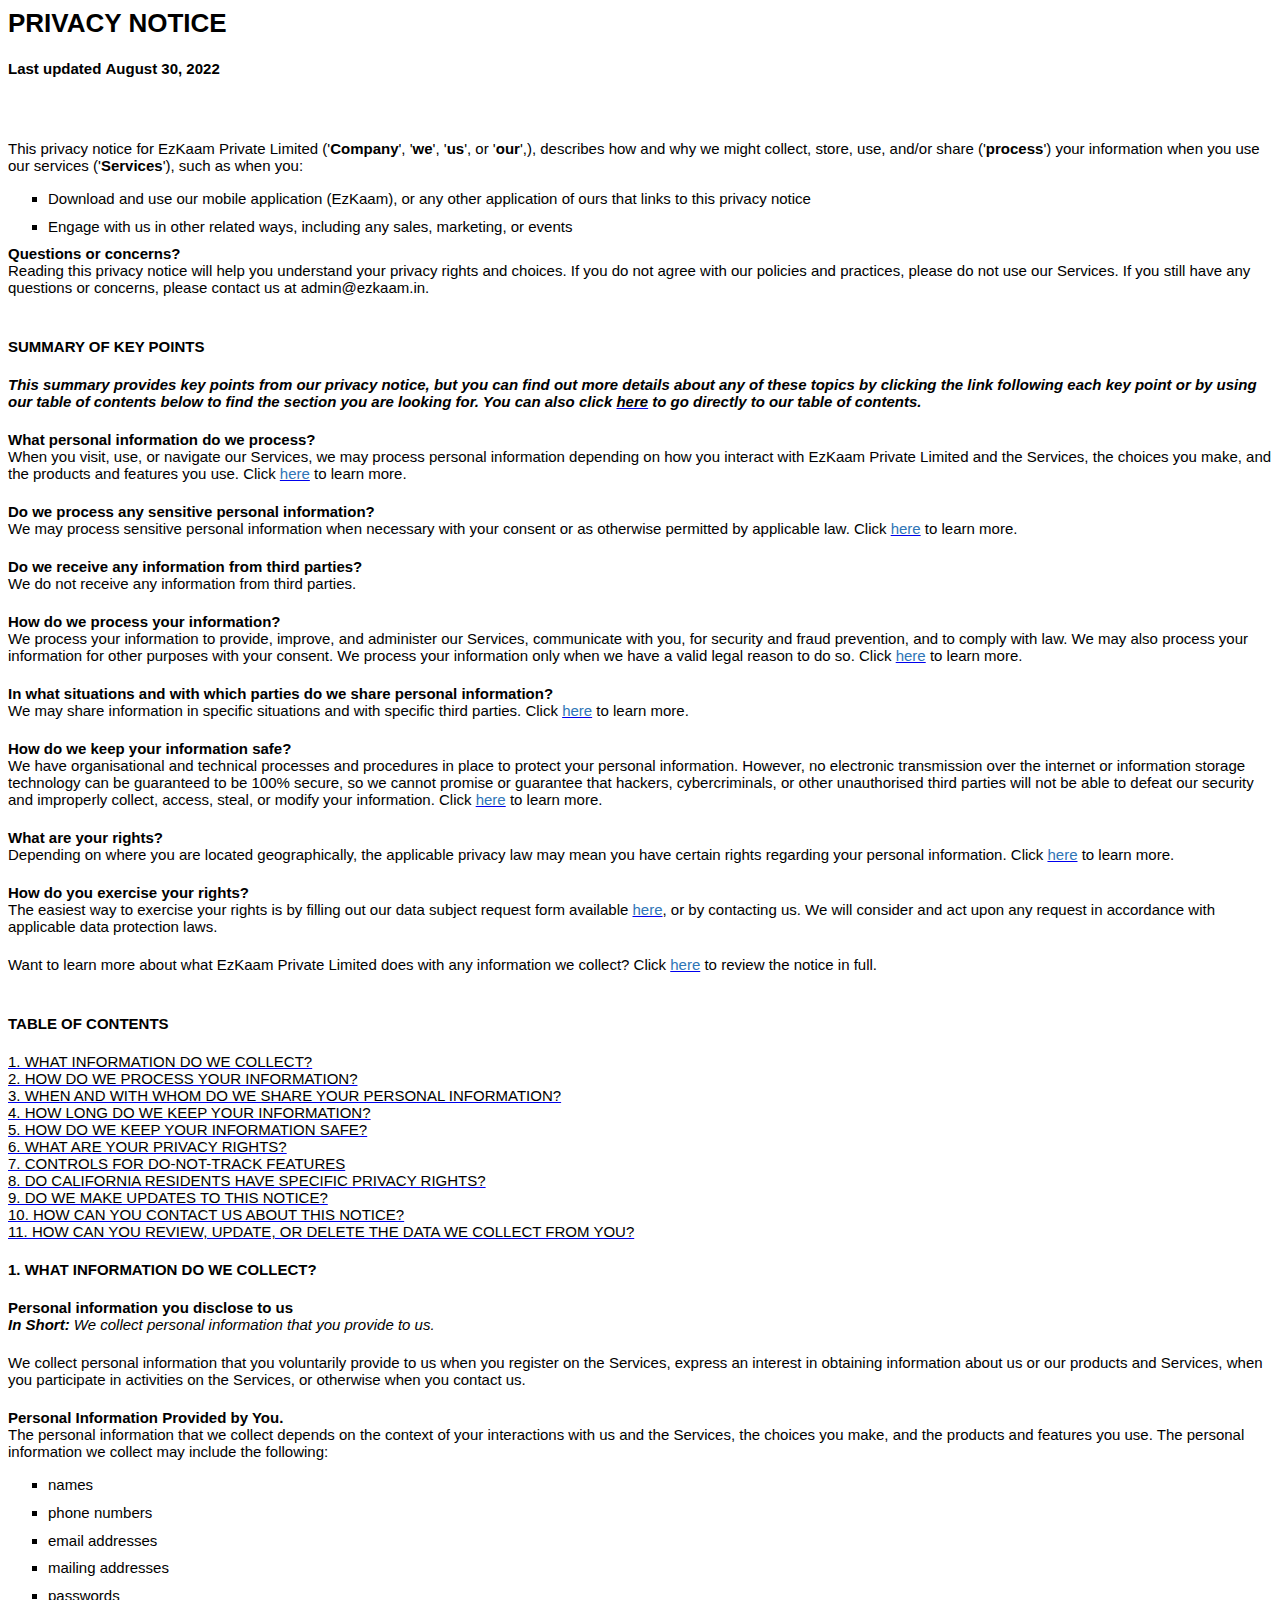
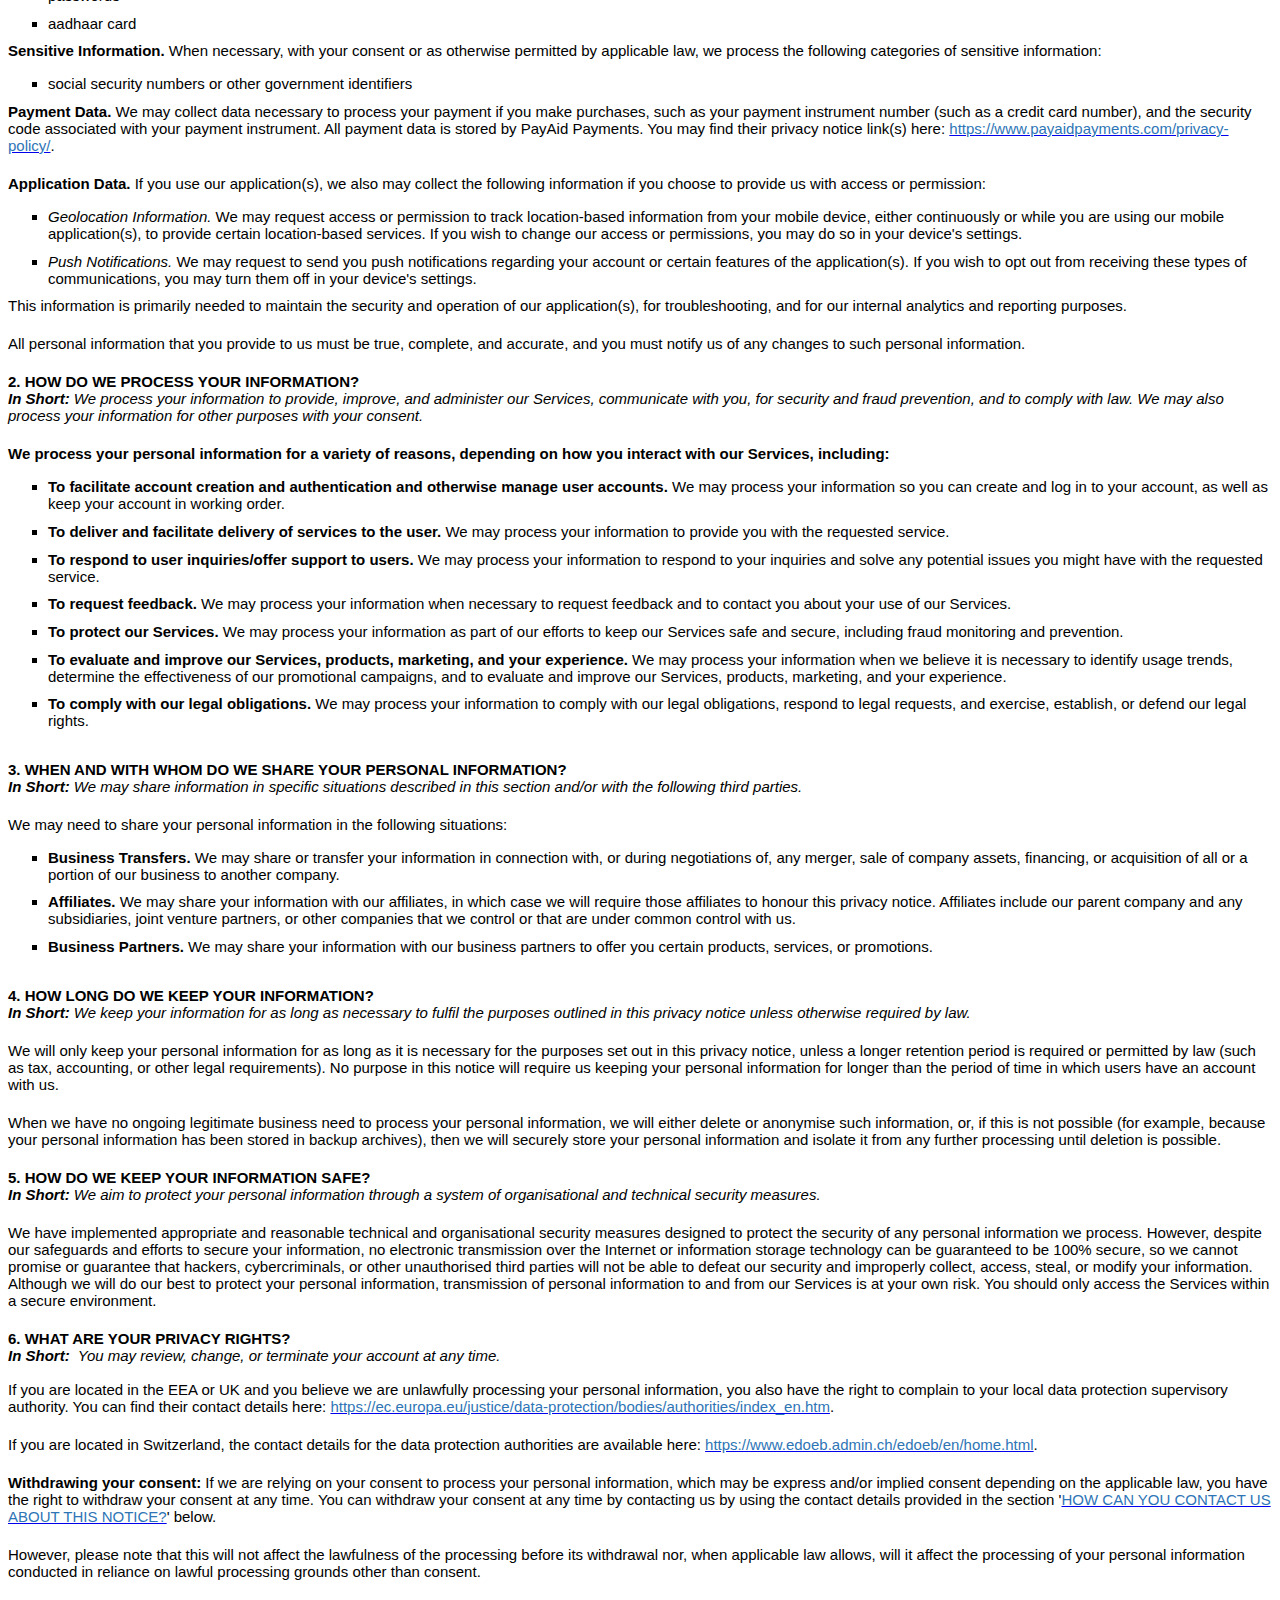
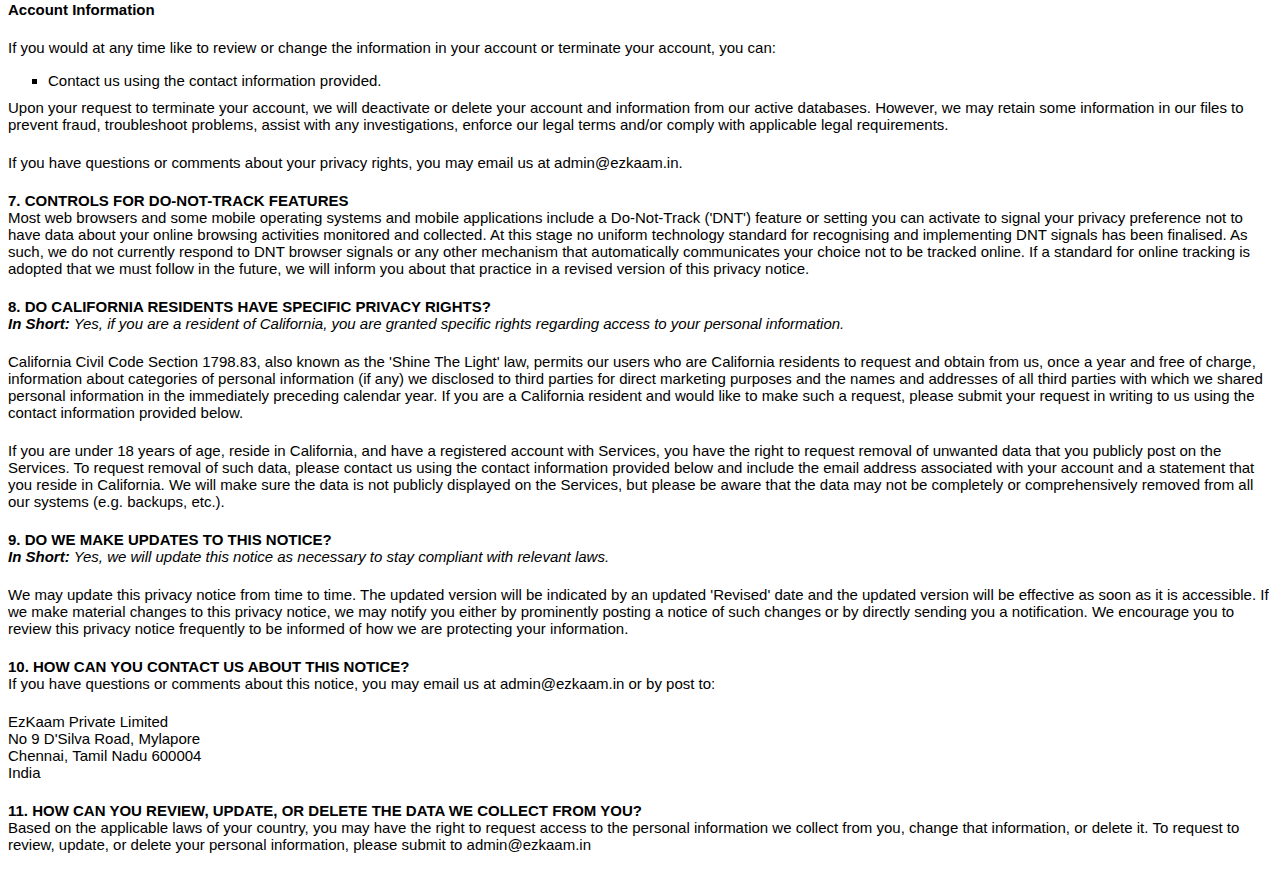
==== policy.html @ 8eb15496 "Add files via upload" ====
<!DOCTYPE html>
<html lang="en">
  <head>
    <meta charset="UTF-8" />
    <meta http-equiv="X-UA-Compatible" content="IE=edge" />
    <meta name="viewport" content="width=device-width, initial-scale=1.0" />

    <title>Document</title>
  </head>
  <body>
    <p
      style="
        margin-top: 0cm;
        margin-right: 0cm;
        margin-bottom: 0.0001pt;
        margin-left: 0cm;
        line-height: normal;
        font-size: 15px;
        font-family: 'Calibri', sans-serif;
      "
    >
      <strong
        ><span style="font-size: 26px; font-family: 'Arial', sans-serif"
          >PRIVACY NOTICE</span
        ></strong
      >
    </p>
    <p
      style="
        margin-top: 0cm;
        margin-right: 0cm;
        margin-bottom: 0.0001pt;
        margin-left: 0cm;
        line-height: normal;
        font-size: 15px;
        font-family: 'Calibri', sans-serif;
      "
    >
      <span style="font-size: 18px; font-family: 'Arial', sans-serif"
        >&nbsp;</span
      >
    </p>
    <p
      style="
        margin-top: 0cm;
        margin-right: 0cm;
        margin-bottom: 0.0001pt;
        margin-left: 0cm;
        line-height: normal;
        font-size: 15px;
        font-family: 'Calibri', sans-serif;
      "
    >
      <strong
        ><span style="font-size: 15px; font-family: 'Arial', sans-serif"
          >Last updated&nbsp;August 30, 2022</span
        ></strong
      >
    </p>
    <p
      style="
        margin-top: 0cm;
        margin-right: 0cm;
        margin-bottom: 0.0001pt;
        margin-left: 0cm;
        line-height: normal;
        font-size: 15px;
        font-family: 'Calibri', sans-serif;
      "
    >
      <span style="font-size: 18px; font-family: 'Arial', sans-serif"
        >&nbsp;</span
      >
    </p>
    <p
      style="
        margin-top: 0cm;
        margin-right: 0cm;
        margin-bottom: 0.0001pt;
        margin-left: 0cm;
        line-height: normal;
        font-size: 15px;
        font-family: 'Calibri', sans-serif;
      "
    >
      <span style="font-size: 18px; font-family: 'Arial', sans-serif"
        >&nbsp;</span
      >
    </p>
    <p
      style="
        margin-top: 0cm;
        margin-right: 0cm;
        margin-bottom: 0.0001pt;
        margin-left: 0cm;
        line-height: normal;
        font-size: 15px;
        font-family: 'Calibri', sans-serif;
      "
    >
      <span style="font-size: 18px; font-family: 'Arial', sans-serif"
        >&nbsp;</span
      >
    </p>
    <p
      style="
        margin-top: 0cm;
        margin-right: 0cm;
        margin-bottom: 0.0001pt;
        margin-left: 0cm;
        line-height: normal;
        font-size: 15px;
        font-family: 'Calibri', sans-serif;
      "
    >
      <span style="font-size: 15px; font-family: 'Arial', sans-serif"
        >This privacy notice for&nbsp;EzKaam Private
        Limited&nbsp;(&apos;<strong>Company</strong>&apos;,
        &apos;<strong>we</strong>&apos;, &apos;<strong>us</strong>&apos;, or
        &apos;<strong>our</strong>&apos;,), describes how and why we might
        collect, store, use, and/or share (&apos;<strong>process</strong>&apos;)
        your information when you use our services
        (&apos;<strong>Services</strong>&apos;), such as when you:</span
      >
    </p>
    <ul style="margin-bottom: 0cm" type="square">
      <li
        style="
          margin-top: 0cm;
          margin-right: 0cm;
          margin-bottom: 8pt;
          margin-left: 0cm;
          line-height: normal;
          font-size: 15px;
          font-family: 'Calibri', sans-serif;
        "
      >
        <span style="font-size: 15px; font-family: 'Arial', sans-serif"
          >Download and use&nbsp;our mobile application&nbsp;(EzKaam),&nbsp;or
          any other application of ours that links to this privacy notice</span
        >
      </li>
      <li
        style="
          margin-top: 0cm;
          margin-right: 0cm;
          margin-bottom: 8pt;
          margin-left: 0cm;
          line-height: normal;
          font-size: 15px;
          font-family: 'Calibri', sans-serif;
        "
      >
        <span style="font-size: 15px; font-family: 'Arial', sans-serif"
          >Engage with us in other related ways, including any sales, marketing,
          or events</span
        >
      </li>
    </ul>
    <p
      style="
        margin-top: 0cm;
        margin-right: 0cm;
        margin-bottom: 0.0001pt;
        margin-left: 0cm;
        line-height: normal;
        font-size: 15px;
        font-family: 'Calibri', sans-serif;
      "
    >
      <strong
        ><span style="font-size: 15px; font-family: 'Arial', sans-serif"
          >Questions or concerns?&nbsp;</span
        ></strong
      >
    </p>
    <p
      style="
        margin-top: 0cm;
        margin-right: 0cm;
        margin-bottom: 0.0001pt;
        margin-left: 0cm;
        line-height: normal;
        font-size: 15px;
        font-family: 'Calibri', sans-serif;
      "
    >
      <span style="font-size: 15px; font-family: 'Arial', sans-serif"
        >Reading this privacy notice will help you understand your privacy
        rights and choices. If you do not agree with our policies and practices,
        please do not use our Services. If you still have any questions or
        concerns, please contact us at&nbsp;admin@ezkaam.in.</span
      >
    </p>
    <p
      style="
        margin-top: 0cm;
        margin-right: 0cm;
        margin-bottom: 0.0001pt;
        margin-left: 0cm;
        line-height: normal;
        font-size: 15px;
        font-family: 'Calibri', sans-serif;
      "
    >
      <span style="font-size: 18px; font-family: 'Arial', sans-serif"
        >&nbsp;</span
      >
    </p>
    <p
      style="
        margin-top: 0cm;
        margin-right: 0cm;
        margin-bottom: 0.0001pt;
        margin-left: 0cm;
        line-height: normal;
        font-size: 15px;
        font-family: 'Calibri', sans-serif;
      "
    >
      <span style="font-size: 18px; font-family: 'Arial', sans-serif"
        >&nbsp;</span
      >
    </p>
    <p
      style="
        margin-top: 0cm;
        margin-right: 0cm;
        margin-bottom: 0.0001pt;
        margin-left: 0cm;
        line-height: normal;
        font-size: 15px;
        font-family: 'Calibri', sans-serif;
      "
    >
      <strong
        ><span style="font-size: 15px; font-family: 'Arial', sans-serif"
          >SUMMARY OF KEY POINTS</span
        ></strong
      >
    </p>
    <p
      style="
        margin-top: 0cm;
        margin-right: 0cm;
        margin-bottom: 0.0001pt;
        margin-left: 0cm;
        line-height: normal;
        font-size: 15px;
        font-family: 'Calibri', sans-serif;
      "
    >
      <span style="font-size: 18px; font-family: 'Arial', sans-serif"
        >&nbsp;</span
      >
    </p>
    <p
      style="
        margin-top: 0cm;
        margin-right: 0cm;
        margin-bottom: 0.0001pt;
        margin-left: 0cm;
        line-height: normal;
        font-size: 15px;
        font-family: 'Calibri', sans-serif;
      "
    >
      <strong
        ><em
          ><span style="font-size: 15px; font-family: 'Arial', sans-serif"
            >This summary provides key points from our privacy notice, but you
            can find out more details about any of these topics by clicking the
            link following each key point or by using our table of contents
            below to find the section you are looking for. You can also
            click&nbsp;</span
          ></em
        ></strong
      ><span style="font-family: 'Arial', sans-serif"
        ><a
          href="file:///C%3A/Users/Balaji/Documents/GitHub/EZ-Velai-API/policy/policy.html#toc"
          ><strong
            ><em
              ><span
                style="
                  font-size: 15px;
                  color: windowtext;
                  text-decoration: none;
                "
                >here</span
              ></em
            ></strong
          ></a
        ></span
      ><strong
        ><em
          ><span style="font-size: 15px; font-family: 'Arial', sans-serif"
            >&nbsp;to go directly to our table of contents.</span
          ></em
        ></strong
      >
    </p>
    <p
      style="
        margin-top: 0cm;
        margin-right: 0cm;
        margin-bottom: 0.0001pt;
        margin-left: 0cm;
        line-height: normal;
        font-size: 15px;
        font-family: 'Calibri', sans-serif;
      "
    >
      <span style="font-size: 18px; font-family: 'Arial', sans-serif"
        >&nbsp;</span
      >
    </p>
    <p
      style="
        margin-top: 0cm;
        margin-right: 0cm;
        margin-bottom: 0.0001pt;
        margin-left: 0cm;
        line-height: normal;
        font-size: 15px;
        font-family: 'Calibri', sans-serif;
      "
    >
      <strong
        ><span style="font-size: 15px; font-family: 'Arial', sans-serif"
          >What personal information do we process?</span
        ></strong
      ><span style="font-size: 15px; font-family: 'Arial', sans-serif"
        >&nbsp;</span
      >
    </p>
    <p
      style="
        margin-top: 0cm;
        margin-right: 0cm;
        margin-bottom: 0.0001pt;
        margin-left: 0cm;
        line-height: normal;
        font-size: 15px;
        font-family: 'Calibri', sans-serif;
      "
    >
      <span style="font-size: 15px; font-family: 'Arial', sans-serif"
        >When you visit, use, or navigate our Services, we may process personal
        information depending on how you interact with EzKaam Private Limited
        and the Services, the choices you make, and the products and features
        you use. Click&nbsp;</span
      ><span style="font-family: 'Arial', sans-serif; color: #2e75b6"
        ><a
          href="file:///C%3A/Users/Balaji/Documents/GitHub/EZ-Velai-API/policy/policy.html#personalinfo"
          ><span style="font-size: 15px; color: #2e75b6; text-decoration: none"
            >here</span
          ></a
        ></span
      ><span
        style="
          font-size: 15px;
          font-family: 'Arial', sans-serif;
          color: #2e75b6;
        "
        >&nbsp;</span
      ><span style="font-size: 15px; font-family: 'Arial', sans-serif"
        >to learn more.</span
      >
    </p>
    <p
      style="
        margin-top: 0cm;
        margin-right: 0cm;
        margin-bottom: 0.0001pt;
        margin-left: 0cm;
        line-height: normal;
        font-size: 15px;
        font-family: 'Calibri', sans-serif;
      "
    >
      <span style="font-size: 18px; font-family: 'Arial', sans-serif"
        >&nbsp;</span
      >
    </p>
    <p
      style="
        margin-top: 0cm;
        margin-right: 0cm;
        margin-bottom: 0.0001pt;
        margin-left: 0cm;
        line-height: normal;
        font-size: 15px;
        font-family: 'Calibri', sans-serif;
      "
    >
      <strong
        ><span style="font-size: 15px; font-family: 'Arial', sans-serif"
          >Do we process any sensitive personal information?</span
        ></strong
      ><span style="font-size: 15px; font-family: 'Arial', sans-serif"
        >&nbsp;</span
      >
    </p>
    <p
      style="
        margin-top: 0cm;
        margin-right: 0cm;
        margin-bottom: 0.0001pt;
        margin-left: 0cm;
        line-height: normal;
        font-size: 15px;
        font-family: 'Calibri', sans-serif;
      "
    >
      <span style="font-size: 15px; font-family: 'Arial', sans-serif"
        >We may process sensitive personal information when necessary with your
        consent or as otherwise permitted by applicable law. Click&nbsp;</span
      ><span style="font-family: 'Arial', sans-serif; color: #2e75b6"
        ><a
          href="file:///C%3A/Users/Balaji/Documents/GitHub/EZ-Velai-API/policy/policy.html#sensitiveinfo"
          ><span style="font-size: 15px; color: #2e75b6; text-decoration: none"
            >here</span
          ></a
        ></span
      ><span
        style="
          font-size: 15px;
          font-family: 'Arial', sans-serif;
          color: #2e75b6;
        "
        >&nbsp;</span
      ><span style="font-size: 15px; font-family: 'Arial', sans-serif"
        >to learn more.</span
      >
    </p>
    <p
      style="
        margin-top: 0cm;
        margin-right: 0cm;
        margin-bottom: 0.0001pt;
        margin-left: 0cm;
        line-height: normal;
        font-size: 15px;
        font-family: 'Calibri', sans-serif;
      "
    >
      <span style="font-size: 18px; font-family: 'Arial', sans-serif"
        >&nbsp;</span
      >
    </p>
    <p
      style="
        margin-top: 0cm;
        margin-right: 0cm;
        margin-bottom: 0.0001pt;
        margin-left: 0cm;
        line-height: normal;
        font-size: 15px;
        font-family: 'Calibri', sans-serif;
      "
    >
      <strong
        ><span style="font-size: 15px; font-family: 'Arial', sans-serif"
          >Do we receive any information from third parties?</span
        ></strong
      ><span style="font-size: 15px; font-family: 'Arial', sans-serif"
        >&nbsp;</span
      >
    </p>
    <p
      style="
        margin-top: 0cm;
        margin-right: 0cm;
        margin-bottom: 0.0001pt;
        margin-left: 0cm;
        line-height: normal;
        font-size: 15px;
        font-family: 'Calibri', sans-serif;
      "
    >
      <span style="font-size: 15px; font-family: 'Arial', sans-serif"
        >We do not receive any information from third parties.</span
      >
    </p>
    <p
      style="
        margin-top: 0cm;
        margin-right: 0cm;
        margin-bottom: 0.0001pt;
        margin-left: 0cm;
        line-height: normal;
        font-size: 15px;
        font-family: 'Calibri', sans-serif;
      "
    >
      <span style="font-size: 18px; font-family: 'Arial', sans-serif"
        >&nbsp;</span
      >
    </p>
    <p
      style="
        margin-top: 0cm;
        margin-right: 0cm;
        margin-bottom: 0.0001pt;
        margin-left: 0cm;
        line-height: normal;
        font-size: 15px;
        font-family: 'Calibri', sans-serif;
      "
    >
      <strong
        ><span style="font-size: 15px; font-family: 'Arial', sans-serif"
          >How do we process your information?</span
        ></strong
      ><span style="font-size: 15px; font-family: 'Arial', sans-serif"
        >&nbsp;</span
      >
    </p>
    <p
      style="
        margin-top: 0cm;
        margin-right: 0cm;
        margin-bottom: 0.0001pt;
        margin-left: 0cm;
        line-height: normal;
        font-size: 15px;
        font-family: 'Calibri', sans-serif;
      "
    >
      <span style="font-size: 15px; font-family: 'Arial', sans-serif"
        >We process your information to provide, improve, and administer our
        Services, communicate with you, for security and fraud prevention, and
        to comply with law. We may also process your information for other
        purposes with your consent. We process your information only when we
        have a valid legal reason to do so. Click&nbsp;</span
      ><span style="font-family: 'Arial', sans-serif; color: #2e75b6"
        ><a
          href="file:///C%3A/Users/Balaji/Documents/GitHub/EZ-Velai-API/policy/policy.html#infouse"
          ><span style="font-size: 15px; color: #2e75b6; text-decoration: none"
            >here</span
          ></a
        ></span
      ><span
        style="
          font-size: 15px;
          font-family: 'Arial', sans-serif;
          color: #2e75b6;
        "
        >&nbsp;</span
      ><span style="font-size: 15px; font-family: 'Arial', sans-serif"
        >to learn more.</span
      >
    </p>
    <p
      style="
        margin-top: 0cm;
        margin-right: 0cm;
        margin-bottom: 0.0001pt;
        margin-left: 0cm;
        line-height: normal;
        font-size: 15px;
        font-family: 'Calibri', sans-serif;
      "
    >
      <span style="font-size: 18px; font-family: 'Arial', sans-serif"
        >&nbsp;</span
      >
    </p>
    <p
      style="
        margin-top: 0cm;
        margin-right: 0cm;
        margin-bottom: 0.0001pt;
        margin-left: 0cm;
        line-height: normal;
        font-size: 15px;
        font-family: 'Calibri', sans-serif;
      "
    >
      <strong
        ><span style="font-size: 15px; font-family: 'Arial', sans-serif"
          >In what situations and with which&nbsp;parties do we share personal
          information?</span
        ></strong
      ><span style="font-size: 15px; font-family: 'Arial', sans-serif"
        >&nbsp;</span
      >
    </p>
    <p
      style="
        margin-top: 0cm;
        margin-right: 0cm;
        margin-bottom: 0.0001pt;
        margin-left: 0cm;
        line-height: normal;
        font-size: 15px;
        font-family: 'Calibri', sans-serif;
      "
    >
      <span style="font-size: 15px; font-family: 'Arial', sans-serif"
        >We may share information in specific situations and with specific third
        parties. Click&nbsp;</span
      ><span style="font-family: 'Arial', sans-serif; color: #2e75b6"
        ><a
          href="file:///C%3A/Users/Balaji/Documents/GitHub/EZ-Velai-API/policy/policy.html#whoshare"
          ><span style="font-size: 15px; color: #2e75b6; text-decoration: none"
            >here</span
          ></a
        ></span
      ><span
        style="
          font-size: 15px;
          font-family: 'Arial', sans-serif;
          color: #2e75b6;
        "
        >&nbsp;</span
      ><span style="font-size: 15px; font-family: 'Arial', sans-serif"
        >to learn more.</span
      >
    </p>
    <p
      style="
        margin-top: 0cm;
        margin-right: 0cm;
        margin-bottom: 0.0001pt;
        margin-left: 0cm;
        line-height: normal;
        font-size: 15px;
        font-family: 'Calibri', sans-serif;
      "
    >
      <span style="font-size: 18px; font-family: 'Arial', sans-serif"
        >&nbsp;</span
      >
    </p>
    <p
      style="
        margin-top: 0cm;
        margin-right: 0cm;
        margin-bottom: 0.0001pt;
        margin-left: 0cm;
        line-height: normal;
        font-size: 15px;
        font-family: 'Calibri', sans-serif;
      "
    >
      <strong
        ><span style="font-size: 15px; font-family: 'Arial', sans-serif"
          >How do we keep your information safe?</span
        ></strong
      >
    </p>
    <p
      style="
        margin-top: 0cm;
        margin-right: 0cm;
        margin-bottom: 0.0001pt;
        margin-left: 0cm;
        line-height: normal;
        font-size: 15px;
        font-family: 'Calibri', sans-serif;
      "
    >
      <span style="font-size: 15px; font-family: 'Arial', sans-serif"
        >We have organisational and technical processes and procedures in place
        to protect your personal information. However, no electronic
        transmission over the internet or information storage technology can be
        guaranteed to be 100% secure, so we cannot promise or guarantee that
        hackers, cybercriminals, or other unauthorised third parties will not be
        able to defeat our security and improperly collect, access, steal, or
        modify your information. Click&nbsp;</span
      ><span style="font-family: 'Arial', sans-serif; color: #2e75b6"
        ><a
          href="file:///C%3A/Users/Balaji/Documents/GitHub/EZ-Velai-API/policy/policy.html#infosafe"
          ><span style="font-size: 15px; color: #2e75b6; text-decoration: none"
            >here</span
          ></a
        ></span
      ><span
        style="
          font-size: 15px;
          font-family: 'Arial', sans-serif;
          color: #2e75b6;
        "
        >&nbsp;</span
      ><span style="font-size: 15px; font-family: 'Arial', sans-serif"
        >to learn more.</span
      >
    </p>
    <p
      style="
        margin-top: 0cm;
        margin-right: 0cm;
        margin-bottom: 0.0001pt;
        margin-left: 0cm;
        line-height: normal;
        font-size: 15px;
        font-family: 'Calibri', sans-serif;
      "
    >
      <span style="font-size: 18px; font-family: 'Arial', sans-serif"
        >&nbsp;</span
      >
    </p>
    <p
      style="
        margin-top: 0cm;
        margin-right: 0cm;
        margin-bottom: 0.0001pt;
        margin-left: 0cm;
        line-height: normal;
        font-size: 15px;
        font-family: 'Calibri', sans-serif;
      "
    >
      <strong
        ><span style="font-size: 15px; font-family: 'Arial', sans-serif"
          >What are your rights?</span
        ></strong
      ><span style="font-size: 15px; font-family: 'Arial', sans-serif"
        >&nbsp;</span
      >
    </p>
    <p
      style="
        margin-top: 0cm;
        margin-right: 0cm;
        margin-bottom: 0.0001pt;
        margin-left: 0cm;
        line-height: normal;
        font-size: 15px;
        font-family: 'Calibri', sans-serif;
      "
    >
      <span style="font-size: 15px; font-family: 'Arial', sans-serif"
        >Depending on where you are located geographically, the applicable
        privacy law may mean you have certain rights regarding your personal
        information. Click&nbsp;</span
      ><span style="font-family: 'Arial', sans-serif; color: #2e75b6"
        ><a
          href="file:///C%3A/Users/Balaji/Documents/GitHub/EZ-Velai-API/policy/policy.html#privacyrights"
          ><span style="font-size: 15px; color: #2e75b6; text-decoration: none"
            >here</span
          ></a
        ></span
      ><span
        style="
          font-size: 15px;
          font-family: 'Arial', sans-serif;
          color: #2e75b6;
        "
        >&nbsp;</span
      ><span style="font-size: 15px; font-family: 'Arial', sans-serif"
        >to learn more.</span
      >
    </p>
    <p
      style="
        margin-top: 0cm;
        margin-right: 0cm;
        margin-bottom: 0.0001pt;
        margin-left: 0cm;
        line-height: normal;
        font-size: 15px;
        font-family: 'Calibri', sans-serif;
      "
    >
      <span style="font-size: 18px; font-family: 'Arial', sans-serif"
        >&nbsp;</span
      >
    </p>
    <p
      style="
        margin-top: 0cm;
        margin-right: 0cm;
        margin-bottom: 0.0001pt;
        margin-left: 0cm;
        line-height: normal;
        font-size: 15px;
        font-family: 'Calibri', sans-serif;
      "
    >
      <strong
        ><span style="font-size: 15px; font-family: 'Arial', sans-serif"
          >How do you exercise your rights?</span
        ></strong
      ><span style="font-size: 15px; font-family: 'Arial', sans-serif"
        >&nbsp;</span
      >
    </p>
    <p
      style="
        margin-top: 0cm;
        margin-right: 0cm;
        margin-bottom: 0.0001pt;
        margin-left: 0cm;
        line-height: normal;
        font-size: 15px;
        font-family: 'Calibri', sans-serif;
      "
    >
      <span style="font-size: 15px; font-family: 'Arial', sans-serif"
        >The easiest way to exercise your rights is by filling out our data
        subject request form available&nbsp;</span
      ><span style="font-family: 'Arial', sans-serif; color: #2e75b6"
        ><a
          href="https://app.termly.io/notify/88b127db-dbd0-452b-aae3-58b1738d5fd3"
          target="_blank"
          ><span style="font-size: 15px; color: #2e75b6; text-decoration: none"
            >here</span
          ></a
        ></span
      ><span style="font-size: 15px; font-family: 'Arial', sans-serif"
        >, or by contacting us. We will consider and act upon any request in
        accordance with applicable data protection laws.</span
      >
    </p>
    <p
      style="
        margin-top: 0cm;
        margin-right: 0cm;
        margin-bottom: 0.0001pt;
        margin-left: 0cm;
        line-height: normal;
        font-size: 15px;
        font-family: 'Calibri', sans-serif;
      "
    >
      <span style="font-size: 18px; font-family: 'Arial', sans-serif"
        >&nbsp;</span
      >
    </p>
    <p
      style="
        margin-top: 0cm;
        margin-right: 0cm;
        margin-bottom: 0.0001pt;
        margin-left: 0cm;
        line-height: normal;
        font-size: 15px;
        font-family: 'Calibri', sans-serif;
      "
    >
      <span style="font-size: 15px; font-family: 'Arial', sans-serif"
        >Want to learn more about what EzKaam Private Limited does with any
        information we collect? Click&nbsp;</span
      ><span style="font-family: 'Arial', sans-serif; color: #2e75b6"
        ><a
          href="file:///C%3A/Users/Balaji/Documents/GitHub/EZ-Velai-API/policy/policy.html#toc"
          ><span style="font-size: 15px; color: #2e75b6; text-decoration: none"
            >here</span
          ></a
        ></span
      ><span
        style="
          font-size: 15px;
          font-family: 'Arial', sans-serif;
          color: #2e75b6;
        "
        >&nbsp;</span
      ><span style="font-size: 15px; font-family: 'Arial', sans-serif"
        >to review the notice in full.</span
      >
    </p>
    <p
      style="
        margin-top: 0cm;
        margin-right: 0cm;
        margin-bottom: 0.0001pt;
        margin-left: 0cm;
        line-height: normal;
        font-size: 15px;
        font-family: 'Calibri', sans-serif;
      "
    >
      <span style="font-size: 18px; font-family: 'Arial', sans-serif"
        >&nbsp;</span
      >
    </p>
    <p
      style="
        margin-top: 0cm;
        margin-right: 0cm;
        margin-bottom: 0.0001pt;
        margin-left: 0cm;
        line-height: normal;
        font-size: 15px;
        font-family: 'Calibri', sans-serif;
      "
    >
      <span style="font-size: 18px; font-family: 'Arial', sans-serif"
        >&nbsp;</span
      >
    </p>
    <p
      style="
        margin-top: 0cm;
        margin-right: 0cm;
        margin-bottom: 0.0001pt;
        margin-left: 0cm;
        line-height: normal;
        font-size: 15px;
        font-family: 'Calibri', sans-serif;
      "
    >
      <strong
        ><span style="font-size: 15px; font-family: 'Arial', sans-serif"
          >TABLE OF CONTENTS</span
        ></strong
      >
    </p>
    <p
      style="
        margin-top: 0cm;
        margin-right: 0cm;
        margin-bottom: 0.0001pt;
        margin-left: 0cm;
        line-height: normal;
        font-size: 15px;
        font-family: 'Calibri', sans-serif;
      "
    >
      <span style="font-size: 18px; font-family: 'Arial', sans-serif"
        >&nbsp;</span
      >
    </p>
    <p
      style="
        margin-top: 0cm;
        margin-right: 0cm;
        margin-bottom: 0.0001pt;
        margin-left: 0cm;
        line-height: normal;
        font-size: 15px;
        font-family: 'Calibri', sans-serif;
      "
    >
      <span style="font-family: 'Arial', sans-serif"
        ><a
          href="file:///C%3A/Users/Balaji/Documents/GitHub/EZ-Velai-API/policy/policy.html#infocollect"
          ><span style="color: windowtext; text-decoration: none"
            >1. WHAT INFORMATION DO WE COLLECT?</span
          ></a
        ></span
      >
    </p>
    <p
      style="
        margin-top: 0cm;
        margin-right: 0cm;
        margin-bottom: 0.0001pt;
        margin-left: 0cm;
        line-height: normal;
        font-size: 15px;
        font-family: 'Calibri', sans-serif;
      "
    >
      <span style="font-family: 'Arial', sans-serif"
        ><a
          href="file:///C%3A/Users/Balaji/Documents/GitHub/EZ-Velai-API/policy/policy.html#infouse"
          ><span style="color: windowtext; text-decoration: none"
            >2. HOW DO WE PROCESS YOUR INFORMATION?</span
          ></a
        ></span
      >
    </p>
    <p
      style="
        margin-top: 0cm;
        margin-right: 0cm;
        margin-bottom: 0.0001pt;
        margin-left: 0cm;
        line-height: normal;
        font-size: 15px;
        font-family: 'Calibri', sans-serif;
      "
    >
      <span style="font-family: 'Arial', sans-serif"
        ><a
          href="file:///C%3A/Users/Balaji/Documents/GitHub/EZ-Velai-API/policy/policy.html#whoshare"
          ><span style="color: windowtext; text-decoration: none"
            >3. WHEN AND WITH WHOM DO WE SHARE YOUR PERSONAL INFORMATION?</span
          ></a
        ></span
      >
    </p>
    <p
      style="
        margin-top: 0cm;
        margin-right: 0cm;
        margin-bottom: 0.0001pt;
        margin-left: 0cm;
        line-height: normal;
        font-size: 15px;
        font-family: 'Calibri', sans-serif;
      "
    >
      <span style="font-family: 'Arial', sans-serif"
        ><a
          href="file:///C%3A/Users/Balaji/Documents/GitHub/EZ-Velai-API/policy/policy.html#inforetain"
          ><span style="color: windowtext; text-decoration: none"
            >4. HOW LONG DO WE KEEP YOUR INFORMATION?</span
          ></a
        ></span
      >
    </p>
    <p
      style="
        margin-top: 0cm;
        margin-right: 0cm;
        margin-bottom: 0.0001pt;
        margin-left: 0cm;
        line-height: normal;
        font-size: 15px;
        font-family: 'Calibri', sans-serif;
      "
    >
      <span style="font-family: 'Arial', sans-serif"
        ><a
          href="file:///C%3A/Users/Balaji/Documents/GitHub/EZ-Velai-API/policy/policy.html#infosafe"
          ><span style="color: windowtext; text-decoration: none"
            >5. HOW DO WE KEEP YOUR INFORMATION SAFE?</span
          ></a
        ></span
      >
    </p>
    <p
      style="
        margin-top: 0cm;
        margin-right: 0cm;
        margin-bottom: 0.0001pt;
        margin-left: 0cm;
        line-height: normal;
        font-size: 15px;
        font-family: 'Calibri', sans-serif;
      "
    >
      <span style="font-family: 'Arial', sans-serif"
        ><a
          href="file:///C%3A/Users/Balaji/Documents/GitHub/EZ-Velai-API/policy/policy.html#privacyrights"
          ><span style="color: windowtext; text-decoration: none"
            >6. WHAT ARE YOUR PRIVACY RIGHTS?</span
          ></a
        ></span
      >
    </p>
    <p
      style="
        margin-top: 0cm;
        margin-right: 0cm;
        margin-bottom: 0.0001pt;
        margin-left: 0cm;
        line-height: normal;
        font-size: 15px;
        font-family: 'Calibri', sans-serif;
      "
    >
      <span style="font-family: 'Arial', sans-serif"
        ><a
          href="file:///C%3A/Users/Balaji/Documents/GitHub/EZ-Velai-API/policy/policy.html#DNT"
          ><span style="color: windowtext; text-decoration: none"
            >7. CONTROLS FOR DO-NOT-TRACK FEATURES</span
          ></a
        ></span
      >
    </p>
    <p
      style="
        margin-top: 0cm;
        margin-right: 0cm;
        margin-bottom: 0.0001pt;
        margin-left: 0cm;
        line-height: normal;
        font-size: 15px;
        font-family: 'Calibri', sans-serif;
      "
    >
      <span style="font-family: 'Arial', sans-serif"
        ><a
          href="file:///C%3A/Users/Balaji/Documents/GitHub/EZ-Velai-API/policy/policy.html#caresidents"
          ><span style="color: windowtext; text-decoration: none"
            >8. DO CALIFORNIA RESIDENTS HAVE SPECIFIC PRIVACY RIGHTS?</span
          ></a
        ></span
      >
    </p>
    <p
      style="
        margin-top: 0cm;
        margin-right: 0cm;
        margin-bottom: 0.0001pt;
        margin-left: 0cm;
        line-height: normal;
        font-size: 15px;
        font-family: 'Calibri', sans-serif;
      "
    >
      <span style="font-family: 'Arial', sans-serif"
        ><a
          href="file:///C%3A/Users/Balaji/Documents/GitHub/EZ-Velai-API/policy/policy.html#policyupdates"
          ><span style="color: windowtext; text-decoration: none"
            >9. DO WE MAKE UPDATES TO THIS NOTICE?</span
          ></a
        ></span
      >
    </p>
    <p
      style="
        margin-top: 0cm;
        margin-right: 0cm;
        margin-bottom: 0.0001pt;
        margin-left: 0cm;
        line-height: normal;
        font-size: 15px;
        font-family: 'Calibri', sans-serif;
      "
    >
      <span style="font-family: 'Arial', sans-serif"
        ><a
          href="file:///C%3A/Users/Balaji/Documents/GitHub/EZ-Velai-API/policy/policy.html#contact"
          ><span style="color: windowtext; text-decoration: none"
            >10. HOW CAN YOU CONTACT US ABOUT THIS NOTICE?</span
          ></a
        ></span
      >
    </p>
    <p
      style="
        margin-top: 0cm;
        margin-right: 0cm;
        margin-bottom: 0.0001pt;
        margin-left: 0cm;
        line-height: normal;
        font-size: 15px;
        font-family: 'Calibri', sans-serif;
      "
    >
      <span style="font-family: 'Arial', sans-serif"
        ><a
          href="file:///C%3A/Users/Balaji/Documents/GitHub/EZ-Velai-API/policy/policy.html#request"
          ><span style="color: windowtext; text-decoration: none"
            >11. HOW CAN YOU REVIEW, UPDATE, OR DELETE THE DATA WE COLLECT FROM
            YOU?</span
          ></a
        ></span
      >
    </p>
    <p
      style="
        margin-top: 0cm;
        margin-right: 0cm;
        margin-bottom: 0.0001pt;
        margin-left: 0cm;
        line-height: normal;
        font-size: 15px;
        font-family: 'Calibri', sans-serif;
      "
    >
      <span style="font-size: 18px; font-family: 'Arial', sans-serif"
        >&nbsp;</span
      >
    </p>
    <p
      style="
        margin-top: 0cm;
        margin-right: 0cm;
        margin-bottom: 0.0001pt;
        margin-left: 0cm;
        line-height: normal;
        font-size: 15px;
        font-family: 'Calibri', sans-serif;
      "
    >
      <strong
        ><span style="font-size: 15px; font-family: 'Arial', sans-serif"
          >1. WHAT INFORMATION DO WE COLLECT?</span
        ></strong
      >
    </p>
    <p
      style="
        margin-top: 0cm;
        margin-right: 0cm;
        margin-bottom: 0.0001pt;
        margin-left: 0cm;
        line-height: normal;
        font-size: 15px;
        font-family: 'Calibri', sans-serif;
      "
    >
      <span style="font-size: 18px; font-family: 'Arial', sans-serif"
        >&nbsp;</span
      >
    </p>
    <p
      style="
        margin-top: 0cm;
        margin-right: 0cm;
        margin-bottom: 0.0001pt;
        margin-left: 0cm;
        line-height: normal;
        font-size: 15px;
        font-family: 'Calibri', sans-serif;
      "
    >
      <strong
        ><span style="font-size: 15px; font-family: 'Arial', sans-serif"
          >Personal information you disclose to us</span
        ></strong
      >
    </p>
    <p
      style="
        margin-top: 0cm;
        margin-right: 0cm;
        margin-bottom: 0.0001pt;
        margin-left: 0cm;
        line-height: normal;
        font-size: 15px;
        font-family: 'Calibri', sans-serif;
      "
    >
      <strong
        ><em
          ><span style="font-size: 15px; font-family: 'Arial', sans-serif"
            >In Short:&nbsp;</span
          ></em
        ></strong
      ><em
        ><span style="font-size: 15px; font-family: 'Arial', sans-serif"
          >We collect personal information that you provide to us.</span
        ></em
      >
    </p>
    <p
      style="
        margin-top: 0cm;
        margin-right: 0cm;
        margin-bottom: 0.0001pt;
        margin-left: 0cm;
        line-height: normal;
        font-size: 15px;
        font-family: 'Calibri', sans-serif;
      "
    >
      <span style="font-size: 18px; font-family: 'Arial', sans-serif"
        >&nbsp;</span
      >
    </p>
    <p
      style="
        margin-top: 0cm;
        margin-right: 0cm;
        margin-bottom: 0.0001pt;
        margin-left: 0cm;
        line-height: normal;
        font-size: 15px;
        font-family: 'Calibri', sans-serif;
      "
    >
      <span style="font-size: 15px; font-family: 'Arial', sans-serif"
        >We collect personal information that you voluntarily provide to us when
        you&nbsp;register on the Services,&nbsp;express an interest in obtaining
        information about us or our products and Services, when you participate
        in activities on the Services, or otherwise when you contact us.</span
      >
    </p>
    <p
      style="
        margin-top: 0cm;
        margin-right: 0cm;
        margin-bottom: 0.0001pt;
        margin-left: 0cm;
        line-height: normal;
        font-size: 15px;
        font-family: 'Calibri', sans-serif;
      "
    >
      <span style="font-size: 18px; font-family: 'Arial', sans-serif"
        >&nbsp;</span
      >
    </p>
    <p
      style="
        margin-top: 0cm;
        margin-right: 0cm;
        margin-bottom: 0.0001pt;
        margin-left: 0cm;
        line-height: normal;
        font-size: 15px;
        font-family: 'Calibri', sans-serif;
      "
    >
      <strong
        ><span style="font-size: 15px; font-family: 'Arial', sans-serif"
          >Personal Information Provided by You.</span
        ></strong
      ><span style="font-size: 15px; font-family: 'Arial', sans-serif"
        >&nbsp;</span
      >
    </p>
    <p
      style="
        margin-top: 0cm;
        margin-right: 0cm;
        margin-bottom: 0.0001pt;
        margin-left: 0cm;
        line-height: normal;
        font-size: 15px;
        font-family: 'Calibri', sans-serif;
      "
    >
      <span style="font-size: 15px; font-family: 'Arial', sans-serif"
        >The personal information that we collect depends on the context of your
        interactions with us and the Services, the choices you make, and the
        products and features you use. The personal information we collect may
        include the following:</span
      >
    </p>
    <ul style="margin-bottom: 0cm" type="square">
      <li
        style="
          margin-top: 0cm;
          margin-right: 0cm;
          margin-bottom: 8pt;
          margin-left: 0cm;
          line-height: normal;
          font-size: 15px;
          font-family: 'Calibri', sans-serif;
        "
      >
        <span style="font-size: 15px; font-family: 'Arial', sans-serif"
          >names</span
        >
      </li>
      <li
        style="
          margin-top: 0cm;
          margin-right: 0cm;
          margin-bottom: 8pt;
          margin-left: 0cm;
          line-height: normal;
          font-size: 15px;
          font-family: 'Calibri', sans-serif;
        "
      >
        <span style="font-size: 15px; font-family: 'Arial', sans-serif"
          >phone numbers</span
        >
      </li>
      <li
        style="
          margin-top: 0cm;
          margin-right: 0cm;
          margin-bottom: 8pt;
          margin-left: 0cm;
          line-height: normal;
          font-size: 15px;
          font-family: 'Calibri', sans-serif;
        "
      >
        <span style="font-size: 15px; font-family: 'Arial', sans-serif"
          >email addresses</span
        >
      </li>
      <li
        style="
          margin-top: 0cm;
          margin-right: 0cm;
          margin-bottom: 8pt;
          margin-left: 0cm;
          line-height: normal;
          font-size: 15px;
          font-family: 'Calibri', sans-serif;
        "
      >
        <span style="font-size: 15px; font-family: 'Arial', sans-serif"
          >mailing addresses</span
        >
      </li>
      <li
        style="
          margin-top: 0cm;
          margin-right: 0cm;
          margin-bottom: 8pt;
          margin-left: 0cm;
          line-height: normal;
          font-size: 15px;
          font-family: 'Calibri', sans-serif;
        "
      >
        <span style="font-size: 15px; font-family: 'Arial', sans-serif"
          >passwords</span
        >
      </li>
      <li
        style="
          margin-top: 0cm;
          margin-right: 0cm;
          margin-bottom: 8pt;
          margin-left: 0cm;
          line-height: normal;
          font-size: 15px;
          font-family: 'Calibri', sans-serif;
        "
      >
        <span style="font-size: 15px; font-family: 'Arial', sans-serif"
          >aadhaar card</span
        >
      </li>
    </ul>
    <p
      style="
        margin-top: 0cm;
        margin-right: 0cm;
        margin-bottom: 0.0001pt;
        margin-left: 0cm;
        line-height: normal;
        font-size: 15px;
        font-family: 'Calibri', sans-serif;
      "
    >
      <strong
        ><span style="font-size: 15px; font-family: 'Arial', sans-serif"
          >Sensitive Information.</span
        ></strong
      ><span style="font-size: 15px; font-family: 'Arial', sans-serif"
        >&nbsp;When necessary, with your consent or as otherwise permitted by
        applicable law, we process the following categories of sensitive
        information:</span
      >
    </p>
    <ul style="margin-bottom: 0cm" type="square">
      <li
        style="
          margin-top: 0cm;
          margin-right: 0cm;
          margin-bottom: 8pt;
          margin-left: 0cm;
          line-height: normal;
          font-size: 15px;
          font-family: 'Calibri', sans-serif;
        "
      >
        <span style="font-size: 15px; font-family: 'Arial', sans-serif"
          >social security numbers or other government identifiers</span
        >
      </li>
    </ul>
    <p
      style="
        margin-top: 0cm;
        margin-right: 0cm;
        margin-bottom: 0.0001pt;
        margin-left: 0cm;
        line-height: normal;
        font-size: 15px;
        font-family: 'Calibri', sans-serif;
      "
    >
      <strong
        ><span style="font-size: 15px; font-family: 'Arial', sans-serif"
          >Payment Data.</span
        ></strong
      ><span style="font-size: 15px; font-family: 'Arial', sans-serif"
        >&nbsp;We may collect data necessary to process your payment if you make
        purchases, such as your payment instrument number (such as a credit card
        number), and the security code associated with your payment instrument.
        All payment data is stored by PayAid Payments. You may find their
        privacy notice link(s) here:<span style="color: #2e75b6"
          >&nbsp;</span
        ></span
      ><span style="font-family: 'Arial', sans-serif; color: #2e75b6"
        ><a
          href="https://www.payaidpayments.com/privacy-policy/"
          target="_blank"
          ><span style="font-size: 15px; color: #2e75b6; text-decoration: none"
            >https://www.payaidpayments.com/privacy-policy/</span
          ></a
        ></span
      ><span style="font-size: 15px; font-family: 'Arial', sans-serif">.</span>
    </p>
    <p
      style="
        margin-top: 0cm;
        margin-right: 0cm;
        margin-bottom: 0.0001pt;
        margin-left: 0cm;
        line-height: normal;
        font-size: 15px;
        font-family: 'Calibri', sans-serif;
      "
    >
      <span style="font-size: 18px; font-family: 'Arial', sans-serif"
        >&nbsp;</span
      >
    </p>
    <p
      style="
        margin-top: 0cm;
        margin-right: 0cm;
        margin-bottom: 0.0001pt;
        margin-left: 0cm;
        line-height: normal;
        font-size: 15px;
        font-family: 'Calibri', sans-serif;
      "
    >
      <strong
        ><span style="font-size: 15px; font-family: 'Arial', sans-serif"
          >Application Data.</span
        ></strong
      ><span style="font-size: 15px; font-family: 'Arial', sans-serif"
        >&nbsp;If you use our application(s), we also may collect the following
        information if you choose to provide us with access or permission:</span
      >
    </p>
    <ul style="margin-bottom: 0cm" type="square">
      <li
        style="
          margin-top: 0cm;
          margin-right: 0cm;
          margin-bottom: 8pt;
          margin-left: 0cm;
          line-height: normal;
          font-size: 15px;
          font-family: 'Calibri', sans-serif;
        "
      >
        <em
          ><span style="font-size: 15px; font-family: 'Arial', sans-serif"
            >Geolocation Information.</span
          ></em
        ><span style="font-size: 15px; font-family: 'Arial', sans-serif"
          >&nbsp;We may request access or permission to track location-based
          information from your mobile device, either continuously or while you
          are using our mobile application(s), to provide certain location-based
          services. If you wish to change our access or permissions, you may do
          so in your device&apos;s settings.</span
        >
      </li>
      <li
        style="
          margin-top: 0cm;
          margin-right: 0cm;
          margin-bottom: 8pt;
          margin-left: 0cm;
          line-height: normal;
          font-size: 15px;
          font-family: 'Calibri', sans-serif;
        "
      >
        <em
          ><span style="font-size: 15px; font-family: 'Arial', sans-serif"
            >Push Notifications.</span
          ></em
        ><span style="font-size: 15px; font-family: 'Arial', sans-serif"
          >&nbsp;We may request to send you push notifications regarding your
          account or certain features of the application(s). If you wish to opt
          out from receiving these types of communications, you may turn them
          off in your device&apos;s settings.</span
        >
      </li>
    </ul>
    <p
      style="
        margin-top: 0cm;
        margin-right: 0cm;
        margin-bottom: 0.0001pt;
        margin-left: 0cm;
        line-height: normal;
        font-size: 15px;
        font-family: 'Calibri', sans-serif;
      "
    >
      <span style="font-size: 15px; font-family: 'Arial', sans-serif"
        >This information is primarily needed to maintain the security and
        operation of our application(s), for troubleshooting, and for our
        internal analytics and reporting purposes.</span
      >
    </p>
    <p
      style="
        margin-top: 0cm;
        margin-right: 0cm;
        margin-bottom: 0.0001pt;
        margin-left: 0cm;
        line-height: normal;
        font-size: 15px;
        font-family: 'Calibri', sans-serif;
      "
    >
      <span style="font-size: 18px; font-family: 'Arial', sans-serif"
        >&nbsp;</span
      >
    </p>
    <p
      style="
        margin-top: 0cm;
        margin-right: 0cm;
        margin-bottom: 0.0001pt;
        margin-left: 0cm;
        line-height: normal;
        font-size: 15px;
        font-family: 'Calibri', sans-serif;
      "
    >
      <span style="font-size: 15px; font-family: 'Arial', sans-serif"
        >All personal information that you provide to us must be true, complete,
        and accurate, and you must notify us of any changes to such personal
        information.</span
      >
    </p>
    <p
      style="
        margin-top: 0cm;
        margin-right: 0cm;
        margin-bottom: 0.0001pt;
        margin-left: 0cm;
        line-height: normal;
        font-size: 15px;
        font-family: 'Calibri', sans-serif;
      "
    >
      <span style="font-size: 18px; font-family: 'Arial', sans-serif"
        >&nbsp;</span
      >
    </p>
    <p
      style="
        margin-top: 0cm;
        margin-right: 0cm;
        margin-bottom: 0.0001pt;
        margin-left: 0cm;
        line-height: normal;
        font-size: 15px;
        font-family: 'Calibri', sans-serif;
      "
    >
      <strong
        ><span style="font-size: 15px; font-family: 'Arial', sans-serif"
          >2. HOW DO WE PROCESS YOUR INFORMATION?</span
        ></strong
      >
    </p>
    <p
      style="
        margin-top: 0cm;
        margin-right: 0cm;
        margin-bottom: 0.0001pt;
        margin-left: 0cm;
        line-height: normal;
        font-size: 15px;
        font-family: 'Calibri', sans-serif;
      "
    >
      <strong
        ><em
          ><span style="font-size: 15px; font-family: 'Arial', sans-serif"
            >In Short:&nbsp;</span
          ></em
        ></strong
      ><em
        ><span style="font-size: 15px; font-family: 'Arial', sans-serif"
          >We process your information to provide, improve, and administer our
          Services, communicate with you, for security and fraud prevention, and
          to comply with law. We may also process your information for other
          purposes with your consent.</span
        ></em
      >
    </p>
    <p
      style="
        margin-top: 0cm;
        margin-right: 0cm;
        margin-bottom: 0.0001pt;
        margin-left: 0cm;
        line-height: normal;
        font-size: 15px;
        font-family: 'Calibri', sans-serif;
      "
    >
      <span style="font-size: 18px; font-family: 'Arial', sans-serif"
        >&nbsp;</span
      >
    </p>
    <p
      style="
        margin-top: 0cm;
        margin-right: 0cm;
        margin-bottom: 0.0001pt;
        margin-left: 0cm;
        line-height: normal;
        font-size: 15px;
        font-family: 'Calibri', sans-serif;
      "
    >
      <strong
        ><span style="font-size: 15px; font-family: 'Arial', sans-serif"
          >We process your personal information for a variety of reasons,
          depending on how you interact with our Services, including:</span
        ></strong
      >
    </p>
    <ul style="margin-bottom: 0cm" type="square">
      <li
        style="
          margin-top: 0cm;
          margin-right: 0cm;
          margin-bottom: 8pt;
          margin-left: 0cm;
          line-height: normal;
          font-size: 15px;
          font-family: 'Calibri', sans-serif;
        "
      >
        <strong
          ><span style="font-size: 15px; font-family: 'Arial', sans-serif"
            >To facilitate account creation and authentication and otherwise
            manage user accounts.&nbsp;</span
          ></strong
        ><span style="font-size: 15px; font-family: 'Arial', sans-serif"
          >We may process your information so you can create and log in to your
          account, as well as keep your account in working order.</span
        >
      </li>
      <li
        style="
          margin-top: 0cm;
          margin-right: 0cm;
          margin-bottom: 8pt;
          margin-left: 0cm;
          line-height: normal;
          font-size: 15px;
          font-family: 'Calibri', sans-serif;
        "
      >
        <strong
          ><span style="font-size: 15px; font-family: 'Arial', sans-serif"
            >To deliver and facilitate delivery of services to the
            user.&nbsp;</span
          ></strong
        ><span style="font-size: 15px; font-family: 'Arial', sans-serif"
          >We may process your information to provide you with the requested
          service.</span
        >
      </li>
      <li
        style="
          margin-top: 0cm;
          margin-right: 0cm;
          margin-bottom: 8pt;
          margin-left: 0cm;
          line-height: normal;
          font-size: 15px;
          font-family: 'Calibri', sans-serif;
        "
      >
        <strong
          ><span style="font-size: 15px; font-family: 'Arial', sans-serif"
            >To respond to user inquiries/offer support to users.&nbsp;</span
          ></strong
        ><span style="font-size: 15px; font-family: 'Arial', sans-serif"
          >We may process your information to respond to your inquiries and
          solve any potential issues you might have with the requested
          service.</span
        >
      </li>
      <li
        style="
          margin-top: 0cm;
          margin-right: 0cm;
          margin-bottom: 8pt;
          margin-left: 0cm;
          line-height: normal;
          font-size: 15px;
          font-family: 'Calibri', sans-serif;
        "
      >
        <strong
          ><span style="font-size: 15px; font-family: 'Arial', sans-serif"
            >To request feedback.&nbsp;</span
          ></strong
        ><span style="font-size: 15px; font-family: 'Arial', sans-serif"
          >We may process your information when necessary to request feedback
          and to contact you about your use of our Services.</span
        >
      </li>
      <li
        style="
          margin-top: 0cm;
          margin-right: 0cm;
          margin-bottom: 8pt;
          margin-left: 0cm;
          line-height: normal;
          font-size: 15px;
          font-family: 'Calibri', sans-serif;
        "
      >
        <strong
          ><span style="font-size: 15px; font-family: 'Arial', sans-serif"
            >To protect our Services.</span
          ></strong
        ><span style="font-size: 15px; font-family: 'Arial', sans-serif"
          >&nbsp;We may process your information as part of our efforts to keep
          our Services safe and secure, including fraud monitoring and
          prevention.</span
        >
      </li>
      <li
        style="
          margin-top: 0cm;
          margin-right: 0cm;
          margin-bottom: 8pt;
          margin-left: 0cm;
          line-height: normal;
          font-size: 15px;
          font-family: 'Calibri', sans-serif;
        "
      >
        <strong
          ><span style="font-size: 15px; font-family: 'Arial', sans-serif"
            >To evaluate and improve our Services, products, marketing, and your
            experience.</span
          ></strong
        ><span style="font-size: 15px; font-family: 'Arial', sans-serif"
          >&nbsp;We may process your information when we believe it is necessary
          to identify usage trends, determine the effectiveness of our
          promotional campaigns, and to evaluate and improve our Services,
          products, marketing, and your experience.</span
        >
      </li>
      <li
        style="
          margin-top: 0cm;
          margin-right: 0cm;
          margin-bottom: 8pt;
          margin-left: 0cm;
          line-height: normal;
          font-size: 15px;
          font-family: 'Calibri', sans-serif;
        "
      >
        <strong
          ><span style="font-size: 15px; font-family: 'Arial', sans-serif"
            >To comply with our legal obligations.</span
          ></strong
        ><span style="font-size: 15px; font-family: 'Arial', sans-serif"
          >&nbsp;We may process your information to comply with our legal
          obligations, respond to legal requests, and exercise, establish, or
          defend our legal rights.</span
        >
      </li>
    </ul>
    <p
      style="
        margin-top: 0cm;
        margin-right: 0cm;
        margin-bottom: 0.0001pt;
        margin-left: 0cm;
        line-height: normal;
        font-size: 15px;
        font-family: 'Calibri', sans-serif;
      "
    >
      <span style="font-size: 18px; font-family: 'Arial', sans-serif"
        >&nbsp;</span
      >
    </p>
    <p
      style="
        margin-top: 0cm;
        margin-right: 0cm;
        margin-bottom: 0.0001pt;
        margin-left: 0cm;
        line-height: normal;
        font-size: 15px;
        font-family: 'Calibri', sans-serif;
      "
    >
      <strong
        ><span style="font-size: 15px; font-family: 'Arial', sans-serif"
          >3. WHEN AND WITH WHOM DO WE SHARE YOUR PERSONAL INFORMATION?</span
        ></strong
      >
    </p>
    <p
      style="
        margin-top: 0cm;
        margin-right: 0cm;
        margin-bottom: 0.0001pt;
        margin-left: 0cm;
        line-height: normal;
        font-size: 15px;
        font-family: 'Calibri', sans-serif;
      "
    >
      <strong
        ><em
          ><span style="font-size: 15px; font-family: 'Arial', sans-serif"
            >In Short:</span
          ></em
        ></strong
      ><em
        ><span style="font-size: 15px; font-family: 'Arial', sans-serif"
          >&nbsp;We may share information in specific situations described in
          this section and/or with the following third parties.</span
        ></em
      >
    </p>
    <p
      style="
        margin-top: 0cm;
        margin-right: 0cm;
        margin-bottom: 0.0001pt;
        margin-left: 0cm;
        line-height: normal;
        font-size: 15px;
        font-family: 'Calibri', sans-serif;
      "
    >
      <span style="font-size: 18px; font-family: 'Arial', sans-serif"
        >&nbsp;</span
      >
    </p>
    <p
      style="
        margin-top: 0cm;
        margin-right: 0cm;
        margin-bottom: 0.0001pt;
        margin-left: 0cm;
        line-height: normal;
        font-size: 15px;
        font-family: 'Calibri', sans-serif;
      "
    >
      <span style="font-size: 15px; font-family: 'Arial', sans-serif"
        >We&nbsp;may need to share your personal information in the following
        situations:</span
      >
    </p>
    <ul style="margin-bottom: 0cm" type="square">
      <li
        style="
          margin-top: 0cm;
          margin-right: 0cm;
          margin-bottom: 8pt;
          margin-left: 0cm;
          line-height: normal;
          font-size: 15px;
          font-family: 'Calibri', sans-serif;
        "
      >
        <strong
          ><span style="font-size: 15px; font-family: 'Arial', sans-serif"
            >Business Transfers.</span
          ></strong
        ><span style="font-size: 15px; font-family: 'Arial', sans-serif"
          >&nbsp;We may share or transfer your information in connection with,
          or during negotiations of, any merger, sale of company assets,
          financing, or acquisition of all or a portion of our business to
          another company.</span
        >
      </li>
      <li
        style="
          margin-top: 0cm;
          margin-right: 0cm;
          margin-bottom: 8pt;
          margin-left: 0cm;
          line-height: normal;
          font-size: 15px;
          font-family: 'Calibri', sans-serif;
        "
      >
        <strong
          ><span style="font-size: 15px; font-family: 'Arial', sans-serif"
            >Affiliates.&nbsp;</span
          ></strong
        ><span style="font-size: 15px; font-family: 'Arial', sans-serif"
          >We may share your information with our affiliates, in which case we
          will require those affiliates to&nbsp;honour&nbsp;this privacy notice.
          Affiliates include our parent company and any subsidiaries, joint
          venture partners, or other companies that we control or that are under
          common control with us.</span
        >
      </li>
      <li
        style="
          margin-top: 0cm;
          margin-right: 0cm;
          margin-bottom: 8pt;
          margin-left: 0cm;
          line-height: normal;
          font-size: 15px;
          font-family: 'Calibri', sans-serif;
        "
      >
        <strong
          ><span style="font-size: 15px; font-family: 'Arial', sans-serif"
            >Business Partners.</span
          ></strong
        ><span style="font-size: 15px; font-family: 'Arial', sans-serif"
          >&nbsp;We may share your information with our business partners to
          offer you certain products, services, or promotions.</span
        >
      </li>
    </ul>
    <p
      style="
        margin-top: 0cm;
        margin-right: 0cm;
        margin-bottom: 0.0001pt;
        margin-left: 0cm;
        line-height: normal;
        font-size: 15px;
        font-family: 'Calibri', sans-serif;
      "
    >
      <span style="font-size: 18px; font-family: 'Arial', sans-serif"
        >&nbsp;</span
      >
    </p>
    <p
      style="
        margin-top: 0cm;
        margin-right: 0cm;
        margin-bottom: 0.0001pt;
        margin-left: 0cm;
        line-height: normal;
        font-size: 15px;
        font-family: 'Calibri', sans-serif;
      "
    >
      <strong
        ><span style="font-size: 15px; font-family: 'Arial', sans-serif"
          >4. HOW LONG DO WE KEEP YOUR INFORMATION?</span
        ></strong
      >
    </p>
    <p
      style="
        margin-top: 0cm;
        margin-right: 0cm;
        margin-bottom: 0.0001pt;
        margin-left: 0cm;
        line-height: normal;
        font-size: 15px;
        font-family: 'Calibri', sans-serif;
      "
    >
      <strong
        ><em
          ><span style="font-size: 15px; font-family: 'Arial', sans-serif"
            >In Short:&nbsp;</span
          ></em
        ></strong
      ><em
        ><span style="font-size: 15px; font-family: 'Arial', sans-serif"
          >We keep your information for as long as necessary
          to&nbsp;fulfil&nbsp;the purposes outlined in this privacy notice
          unless otherwise required by law.</span
        ></em
      >
    </p>
    <p
      style="
        margin-top: 0cm;
        margin-right: 0cm;
        margin-bottom: 0.0001pt;
        margin-left: 0cm;
        line-height: normal;
        font-size: 15px;
        font-family: 'Calibri', sans-serif;
      "
    >
      <span style="font-size: 18px; font-family: 'Arial', sans-serif"
        >&nbsp;</span
      >
    </p>
    <p
      style="
        margin-top: 0cm;
        margin-right: 0cm;
        margin-bottom: 0.0001pt;
        margin-left: 0cm;
        line-height: normal;
        font-size: 15px;
        font-family: 'Calibri', sans-serif;
      "
    >
      <span style="font-size: 15px; font-family: 'Arial', sans-serif"
        >We will only keep your personal information for as long as it is
        necessary for the purposes set out in this privacy notice, unless a
        longer retention period is required or permitted by law (such as tax,
        accounting, or other legal requirements). No purpose in this notice will
        require us keeping your personal information for longer than&nbsp;the
        period of time in which users have an account with us.</span
      >
    </p>
    <p
      style="
        margin-top: 0cm;
        margin-right: 0cm;
        margin-bottom: 0.0001pt;
        margin-left: 0cm;
        line-height: normal;
        font-size: 15px;
        font-family: 'Calibri', sans-serif;
      "
    >
      <span style="font-size: 18px; font-family: 'Arial', sans-serif"
        >&nbsp;</span
      >
    </p>
    <p
      style="
        margin-top: 0cm;
        margin-right: 0cm;
        margin-bottom: 0.0001pt;
        margin-left: 0cm;
        line-height: normal;
        font-size: 15px;
        font-family: 'Calibri', sans-serif;
      "
    >
      <span style="font-size: 15px; font-family: 'Arial', sans-serif"
        >When we have no ongoing legitimate business need to process your
        personal information, we will either delete or&nbsp;anonymise&nbsp;such
        information, or, if this is not possible (for example, because your
        personal information has been stored in backup archives), then we will
        securely store your personal information and isolate it from any further
        processing until deletion is possible.</span
      >
    </p>
    <p
      style="
        margin-top: 0cm;
        margin-right: 0cm;
        margin-bottom: 0.0001pt;
        margin-left: 0cm;
        line-height: normal;
        font-size: 15px;
        font-family: 'Calibri', sans-serif;
      "
    >
      <span style="font-size: 18px; font-family: 'Arial', sans-serif"
        >&nbsp;</span
      >
    </p>
    <p
      style="
        margin-top: 0cm;
        margin-right: 0cm;
        margin-bottom: 0.0001pt;
        margin-left: 0cm;
        line-height: normal;
        font-size: 15px;
        font-family: 'Calibri', sans-serif;
      "
    >
      <strong
        ><span style="font-size: 15px; font-family: 'Arial', sans-serif"
          >5. HOW DO WE KEEP YOUR INFORMATION SAFE?</span
        ></strong
      >
    </p>
    <p
      style="
        margin-top: 0cm;
        margin-right: 0cm;
        margin-bottom: 0.0001pt;
        margin-left: 0cm;
        line-height: normal;
        font-size: 15px;
        font-family: 'Calibri', sans-serif;
      "
    >
      <strong
        ><em
          ><span style="font-size: 15px; font-family: 'Arial', sans-serif"
            >In Short:&nbsp;</span
          ></em
        ></strong
      ><em
        ><span style="font-size: 15px; font-family: 'Arial', sans-serif"
          >We aim to protect your personal information through a system
          of&nbsp;organisational&nbsp;and technical security measures.</span
        ></em
      >
    </p>
    <p
      style="
        margin-top: 0cm;
        margin-right: 0cm;
        margin-bottom: 0.0001pt;
        margin-left: 0cm;
        line-height: normal;
        font-size: 15px;
        font-family: 'Calibri', sans-serif;
      "
    >
      <span style="font-size: 18px; font-family: 'Arial', sans-serif"
        >&nbsp;</span
      >
    </p>
    <p
      style="
        margin-top: 0cm;
        margin-right: 0cm;
        margin-bottom: 0.0001pt;
        margin-left: 0cm;
        line-height: normal;
        font-size: 15px;
        font-family: 'Calibri', sans-serif;
      "
    >
      <span style="font-size: 15px; font-family: 'Arial', sans-serif"
        >We have implemented appropriate and reasonable technical
        and&nbsp;organisational&nbsp;security measures designed to protect the
        security of any personal information we process. However, despite our
        safeguards and efforts to secure your information, no electronic
        transmission over the Internet or information storage technology can be
        guaranteed to be 100% secure, so we cannot promise or guarantee that
        hackers, cybercriminals, or other&nbsp;unauthorised&nbsp;third parties
        will not be able to defeat our security and improperly collect, access,
        steal, or modify your information. Although we will do our best to
        protect your personal information, transmission of personal information
        to and from our Services is at your own risk. You should only access the
        Services within a secure environment.</span
      >
    </p>
    <p
      style="
        margin-top: 0cm;
        margin-right: 0cm;
        margin-bottom: 0.0001pt;
        margin-left: 0cm;
        line-height: normal;
        font-size: 15px;
        font-family: 'Calibri', sans-serif;
      "
    >
      <span style="font-size: 18px; font-family: 'Arial', sans-serif"
        >&nbsp;</span
      >
    </p>
    <p
      style="
        margin-top: 0cm;
        margin-right: 0cm;
        margin-bottom: 0.0001pt;
        margin-left: 0cm;
        line-height: normal;
        font-size: 15px;
        font-family: 'Calibri', sans-serif;
      "
    >
      <strong
        ><span style="font-size: 15px; font-family: 'Arial', sans-serif"
          >6. WHAT ARE YOUR PRIVACY RIGHTS?</span
        ></strong
      >
    </p>
    <p
      style="
        margin-top: 0cm;
        margin-right: 0cm;
        margin-bottom: 0.0001pt;
        margin-left: 0cm;
        line-height: normal;
        font-size: 15px;
        font-family: 'Calibri', sans-serif;
      "
    >
      <strong
        ><em
          ><span style="font-size: 15px; font-family: 'Arial', sans-serif"
            >In Short:</span
          ></em
        ></strong
      ><em
        ><span style="font-size: 15px; font-family: 'Arial', sans-serif"
          >&nbsp; You may review, change, or terminate your account at any
          time.</span
        ></em
      >
    </p>
    <p
      style="
        margin-top: 0cm;
        margin-right: 0cm;
        margin-bottom: 0.0001pt;
        margin-left: 0cm;
        line-height: normal;
        font-size: 15px;
        font-family: 'Calibri', sans-serif;
      "
    >
      <span style="font-size: 15px; font-family: 'Arial', sans-serif"
        >&nbsp;</span
      >
    </p>
    <p
      style="
        margin-top: 0cm;
        margin-right: 0cm;
        margin-bottom: 0.0001pt;
        margin-left: 0cm;
        line-height: normal;
        font-size: 15px;
        font-family: 'Calibri', sans-serif;
      "
    >
      <span style="font-size: 15px; font-family: 'Arial', sans-serif"
        >If you are located in the EEA or UK and you believe we are unlawfully
        processing your personal information, you also have the right to
        complain to your local data protection supervisory authority. You can
        find their contact details here:&nbsp;</span
      ><span style="font-family: 'Arial', sans-serif; color: #2e75b6"
        ><a
          href="https://ec.europa.eu/justice/data-protection/bodies/authorities/index_en.htm"
          target="_blank"
          ><span style="font-size: 15px; color: #2e75b6; text-decoration: none"
            >https://ec.europa.eu/justice/data-protection/bodies/authorities/index_en.htm</span
          ></a
        ></span
      ><span style="font-size: 15px; font-family: 'Arial', sans-serif">.</span>
    </p>
    <p
      style="
        margin-top: 0cm;
        margin-right: 0cm;
        margin-bottom: 0.0001pt;
        margin-left: 0cm;
        line-height: normal;
        font-size: 15px;
        font-family: 'Calibri', sans-serif;
      "
    >
      <span style="font-size: 18px; font-family: 'Arial', sans-serif"
        >&nbsp;</span
      >
    </p>
    <p
      style="
        margin-top: 0cm;
        margin-right: 0cm;
        margin-bottom: 0.0001pt;
        margin-left: 0cm;
        line-height: normal;
        font-size: 15px;
        font-family: 'Calibri', sans-serif;
      "
    >
      <span style="font-size: 15px; font-family: 'Arial', sans-serif"
        >If you are located in Switzerland, the contact details for the data
        protection authorities are available here:&nbsp;</span
      ><span style="font-family: 'Arial', sans-serif; color: #2e75b6"
        ><a href="https://www.edoeb.admin.ch/edoeb/en/home.html" target="_blank"
          ><span style="font-size: 15px; color: #2e75b6; text-decoration: none"
            >https://www.edoeb.admin.ch/edoeb/en/home.html</span
          ></a
        ></span
      ><span style="font-size: 15px; font-family: 'Arial', sans-serif">.</span>
    </p>
    <p
      style="
        margin-top: 0cm;
        margin-right: 0cm;
        margin-bottom: 0.0001pt;
        margin-left: 0cm;
        line-height: normal;
        font-size: 15px;
        font-family: 'Calibri', sans-serif;
      "
    >
      <span style="font-size: 18px; font-family: 'Arial', sans-serif"
        >&nbsp;</span
      >
    </p>
    <p
      style="
        margin-top: 0cm;
        margin-right: 0cm;
        margin-bottom: 0.0001pt;
        margin-left: 0cm;
        line-height: normal;
        font-size: 15px;
        font-family: 'Calibri', sans-serif;
      "
    >
      <strong
        ><span style="font-size: 15px; font-family: 'Arial', sans-serif"
          >Withdrawing your consent:</span
        ></strong
      ><span style="font-size: 15px; font-family: 'Arial', sans-serif"
        >&nbsp;If we are relying on your consent to process your personal
        information, which may be express and/or implied consent depending on
        the applicable law, you have the right to withdraw your consent at any
        time. You can withdraw your consent at any time by contacting us by
        using the contact details provided in the section &apos;</span
      ><span style="font-family: 'Arial', sans-serif; color: #2e75b6"
        ><a
          href="file:///C%3A/Users/Balaji/Documents/GitHub/EZ-Velai-API/policy/policy.html#contact"
          ><span style="font-size: 15px; color: #2e75b6; text-decoration: none"
            >HOW CAN YOU CONTACT US ABOUT THIS NOTICE?</span
          ></a
        ></span
      ><span style="font-size: 15px; font-family: 'Arial', sans-serif"
        >&apos;&nbsp;below.</span
      >
    </p>
    <p
      style="
        margin-top: 0cm;
        margin-right: 0cm;
        margin-bottom: 0.0001pt;
        margin-left: 0cm;
        line-height: normal;
        font-size: 15px;
        font-family: 'Calibri', sans-serif;
      "
    >
      <span style="font-size: 18px; font-family: 'Arial', sans-serif"
        >&nbsp;</span
      >
    </p>
    <p
      style="
        margin-top: 0cm;
        margin-right: 0cm;
        margin-bottom: 0.0001pt;
        margin-left: 0cm;
        line-height: normal;
        font-size: 15px;
        font-family: 'Calibri', sans-serif;
      "
    >
      <span style="font-size: 15px; font-family: 'Arial', sans-serif"
        >However, please note that this will not affect the lawfulness of the
        processing before its withdrawal nor,&nbsp;when applicable law
        allows,&nbsp;will it affect the processing of your personal information
        conducted in reliance on lawful processing grounds other than
        consent.</span
      >
    </p>
    <p
      style="
        margin-top: 0cm;
        margin-right: 0cm;
        margin-bottom: 0.0001pt;
        margin-left: 0cm;
        line-height: normal;
        font-size: 15px;
        font-family: 'Calibri', sans-serif;
      "
    >
      <span style="font-size: 18px; font-family: 'Arial', sans-serif"
        >&nbsp;</span
      >
    </p>
    <p
      style="
        margin-top: 0cm;
        margin-right: 0cm;
        margin-bottom: 0.0001pt;
        margin-left: 0cm;
        line-height: normal;
        font-size: 15px;
        font-family: 'Calibri', sans-serif;
      "
    >
      <strong
        ><span style="font-size: 15px; font-family: 'Arial', sans-serif"
          >Account Information</span
        ></strong
      >
    </p>
    <p
      style="
        margin-top: 0cm;
        margin-right: 0cm;
        margin-bottom: 0.0001pt;
        margin-left: 0cm;
        line-height: normal;
        font-size: 15px;
        font-family: 'Calibri', sans-serif;
      "
    >
      <span style="font-size: 18px; font-family: 'Arial', sans-serif"
        >&nbsp;</span
      >
    </p>
    <p
      style="
        margin-top: 0cm;
        margin-right: 0cm;
        margin-bottom: 0.0001pt;
        margin-left: 0cm;
        line-height: normal;
        font-size: 15px;
        font-family: 'Calibri', sans-serif;
      "
    >
      <span style="font-size: 15px; font-family: 'Arial', sans-serif"
        >If you would at any time like to review or change the information in
        your account or terminate your account, you can:</span
      >
    </p>
    <ul style="margin-bottom: 0cm" type="square">
      <li
        style="
          margin-top: 0cm;
          margin-right: 0cm;
          margin-bottom: 8pt;
          margin-left: 0cm;
          line-height: normal;
          font-size: 15px;
          font-family: 'Calibri', sans-serif;
        "
      >
        <span style="font-size: 15px; font-family: 'Arial', sans-serif"
          >Contact us using the contact information provided.</span
        >
      </li>
    </ul>
    <p
      style="
        margin-top: 0cm;
        margin-right: 0cm;
        margin-bottom: 0.0001pt;
        margin-left: 0cm;
        line-height: normal;
        font-size: 15px;
        font-family: 'Calibri', sans-serif;
      "
    >
      <span style="font-size: 15px; font-family: 'Arial', sans-serif"
        >Upon your request to terminate your account, we will deactivate or
        delete your account and information from our active databases. However,
        we may retain some information in our files to prevent fraud,
        troubleshoot problems, assist with any investigations, enforce our legal
        terms and/or comply with applicable legal requirements.</span
      >
    </p>
    <p
      style="
        margin-top: 0cm;
        margin-right: 0cm;
        margin-bottom: 0.0001pt;
        margin-left: 0cm;
        line-height: normal;
        font-size: 15px;
        font-family: 'Calibri', sans-serif;
      "
    >
      <span style="font-size: 18px; font-family: 'Arial', sans-serif"
        >&nbsp;</span
      >
    </p>
    <p
      style="
        margin-top: 0cm;
        margin-right: 0cm;
        margin-bottom: 0.0001pt;
        margin-left: 0cm;
        line-height: normal;
        font-size: 15px;
        font-family: 'Calibri', sans-serif;
      "
    >
      <span style="font-size: 15px; font-family: 'Arial', sans-serif"
        >If you have questions or comments about your privacy rights, you may
        email us at&nbsp;admin@ezkaam.in.</span
      >
    </p>
    <p
      style="
        margin-top: 0cm;
        margin-right: 0cm;
        margin-bottom: 0.0001pt;
        margin-left: 0cm;
        line-height: normal;
        font-size: 15px;
        font-family: 'Calibri', sans-serif;
      "
    >
      <span style="font-size: 18px; font-family: 'Arial', sans-serif"
        >&nbsp;</span
      >
    </p>
    <p
      style="
        margin-top: 0cm;
        margin-right: 0cm;
        margin-bottom: 0.0001pt;
        margin-left: 0cm;
        line-height: normal;
        font-size: 15px;
        font-family: 'Calibri', sans-serif;
      "
    >
      <strong
        ><span style="font-size: 15px; font-family: 'Arial', sans-serif"
          >7. CONTROLS FOR DO-NOT-TRACK FEATURES</span
        ></strong
      >
    </p>
    <p
      style="
        margin-top: 0cm;
        margin-right: 0cm;
        margin-bottom: 0.0001pt;
        margin-left: 0cm;
        line-height: normal;
        font-size: 15px;
        font-family: 'Calibri', sans-serif;
      "
    >
      <span style="font-size: 15px; font-family: 'Arial', sans-serif"
        >Most web browsers and some mobile operating systems and mobile
        applications include a Do-Not-Track (&apos;DNT&apos;) feature or setting
        you can activate to signal your privacy preference not to have data
        about your online browsing activities monitored and collected. At this
        stage no uniform technology standard for&nbsp;recognising&nbsp;and
        implementing DNT signals has been&nbsp;finalised. As such, we do not
        currently respond to DNT browser signals or any other mechanism that
        automatically communicates your choice not to be tracked online. If a
        standard for online tracking is adopted that we must follow in the
        future, we will inform you about that practice in a revised version of
        this privacy notice.</span
      >
    </p>
    <p
      style="
        margin-top: 0cm;
        margin-right: 0cm;
        margin-bottom: 0.0001pt;
        margin-left: 0cm;
        line-height: normal;
        font-size: 15px;
        font-family: 'Calibri', sans-serif;
      "
    >
      <span style="font-size: 18px; font-family: 'Arial', sans-serif"
        >&nbsp;</span
      >
    </p>
    <p
      style="
        margin-top: 0cm;
        margin-right: 0cm;
        margin-bottom: 0.0001pt;
        margin-left: 0cm;
        line-height: normal;
        font-size: 15px;
        font-family: 'Calibri', sans-serif;
      "
    >
      <strong
        ><span style="font-size: 15px; font-family: 'Arial', sans-serif"
          >8. DO CALIFORNIA RESIDENTS HAVE SPECIFIC PRIVACY RIGHTS?</span
        ></strong
      >
    </p>
    <p
      style="
        margin-top: 0cm;
        margin-right: 0cm;
        margin-bottom: 0.0001pt;
        margin-left: 0cm;
        line-height: normal;
        font-size: 15px;
        font-family: 'Calibri', sans-serif;
      "
    >
      <strong
        ><em
          ><span style="font-size: 15px; font-family: 'Arial', sans-serif"
            >In Short:&nbsp;</span
          ></em
        ></strong
      ><em
        ><span style="font-size: 15px; font-family: 'Arial', sans-serif"
          >Yes, if you are a resident of California, you are granted specific
          rights regarding access to your personal information.</span
        ></em
      >
    </p>
    <p
      style="
        margin-top: 0cm;
        margin-right: 0cm;
        margin-bottom: 0.0001pt;
        margin-left: 0cm;
        line-height: normal;
        font-size: 15px;
        font-family: 'Calibri', sans-serif;
      "
    >
      <span style="font-size: 18px; font-family: 'Arial', sans-serif"
        >&nbsp;</span
      >
    </p>
    <p
      style="
        margin-top: 0cm;
        margin-right: 0cm;
        margin-bottom: 0.0001pt;
        margin-left: 0cm;
        line-height: normal;
        font-size: 15px;
        font-family: 'Calibri', sans-serif;
      "
    >
      <span style="font-size: 15px; font-family: 'Arial', sans-serif"
        >California Civil Code Section 1798.83, also known as
        the&nbsp;&apos;Shine The Light&apos;&nbsp;law, permits our users who are
        California residents to request and obtain from us, once a year and free
        of charge, information about categories of personal information (if any)
        we disclosed to third parties for direct marketing purposes and the
        names and addresses of all third parties with which we shared personal
        information in the immediately preceding calendar year. If you are a
        California resident and would like to make such a request, please submit
        your request in writing to us using the contact information provided
        below.</span
      >
    </p>
    <p
      style="
        margin-top: 0cm;
        margin-right: 0cm;
        margin-bottom: 0.0001pt;
        margin-left: 0cm;
        line-height: normal;
        font-size: 15px;
        font-family: 'Calibri', sans-serif;
      "
    >
      <span style="font-size: 18px; font-family: 'Arial', sans-serif"
        >&nbsp;</span
      >
    </p>
    <p
      style="
        margin-top: 0cm;
        margin-right: 0cm;
        margin-bottom: 0.0001pt;
        margin-left: 0cm;
        line-height: normal;
        font-size: 15px;
        font-family: 'Calibri', sans-serif;
      "
    >
      <span style="font-size: 15px; font-family: 'Arial', sans-serif"
        >If you are under 18 years of age, reside in California, and have a
        registered account with Services, you have the right to request removal
        of unwanted data that you publicly post on the Services. To request
        removal of such data, please contact us using the contact information
        provided below and include the email address associated with your
        account and a statement that you reside in California. We will make sure
        the data is not publicly displayed on the Services, but please be aware
        that the data may not be completely or comprehensively removed from all
        our systems (e.g.&nbsp;backups, etc.).</span
      >
    </p>
    <p
      style="
        margin-top: 0cm;
        margin-right: 0cm;
        margin-bottom: 0.0001pt;
        margin-left: 0cm;
        line-height: normal;
        font-size: 15px;
        font-family: 'Calibri', sans-serif;
      "
    >
      <span style="font-size: 18px; font-family: 'Arial', sans-serif"
        >&nbsp;</span
      >
    </p>
    <p
      style="
        margin-top: 0cm;
        margin-right: 0cm;
        margin-bottom: 0.0001pt;
        margin-left: 0cm;
        line-height: normal;
        font-size: 15px;
        font-family: 'Calibri', sans-serif;
      "
    >
      <strong
        ><span style="font-size: 15px; font-family: 'Arial', sans-serif"
          >9. DO WE MAKE UPDATES TO THIS NOTICE?</span
        ></strong
      >
    </p>
    <p
      style="
        margin-top: 0cm;
        margin-right: 0cm;
        margin-bottom: 0.0001pt;
        margin-left: 0cm;
        line-height: normal;
        font-size: 15px;
        font-family: 'Calibri', sans-serif;
      "
    >
      <strong
        ><em
          ><span style="font-size: 15px; font-family: 'Arial', sans-serif"
            >In Short:&nbsp;</span
          ></em
        ></strong
      ><em
        ><span style="font-size: 15px; font-family: 'Arial', sans-serif"
          >Yes, we will update this notice as necessary to stay compliant with
          relevant laws.</span
        ></em
      >
    </p>
    <p
      style="
        margin-top: 0cm;
        margin-right: 0cm;
        margin-bottom: 0.0001pt;
        margin-left: 0cm;
        line-height: normal;
        font-size: 15px;
        font-family: 'Calibri', sans-serif;
      "
    >
      <span style="font-size: 18px; font-family: 'Arial', sans-serif"
        >&nbsp;</span
      >
    </p>
    <p
      style="
        margin-top: 0cm;
        margin-right: 0cm;
        margin-bottom: 0.0001pt;
        margin-left: 0cm;
        line-height: normal;
        font-size: 15px;
        font-family: 'Calibri', sans-serif;
      "
    >
      <span style="font-size: 15px; font-family: 'Arial', sans-serif"
        >We may update this privacy notice from time to time. The updated
        version will be indicated by an
        updated&nbsp;&apos;Revised&apos;&nbsp;date and the updated version will
        be effective as soon as it is accessible. If we make material changes to
        this privacy notice, we may notify you either by prominently posting a
        notice of such changes or by directly sending you a notification. We
        encourage you to review this privacy notice frequently to be informed of
        how we are protecting your information.</span
      >
    </p>
    <p
      style="
        margin-top: 0cm;
        margin-right: 0cm;
        margin-bottom: 0.0001pt;
        margin-left: 0cm;
        line-height: normal;
        font-size: 15px;
        font-family: 'Calibri', sans-serif;
      "
    >
      <span style="font-size: 18px; font-family: 'Arial', sans-serif"
        >&nbsp;</span
      >
    </p>
    <p
      style="
        margin-top: 0cm;
        margin-right: 0cm;
        margin-bottom: 0.0001pt;
        margin-left: 0cm;
        line-height: normal;
        font-size: 15px;
        font-family: 'Calibri', sans-serif;
      "
    >
      <strong
        ><span style="font-size: 15px; font-family: 'Arial', sans-serif"
          >10. HOW CAN YOU CONTACT US ABOUT THIS NOTICE?</span
        ></strong
      >
    </p>
    <p
      style="
        margin-top: 0cm;
        margin-right: 0cm;
        margin-bottom: 0.0001pt;
        margin-left: 0cm;
        line-height: normal;
        font-size: 15px;
        font-family: 'Calibri', sans-serif;
      "
    >
      <span style="font-size: 15px; font-family: 'Arial', sans-serif"
        >If you have questions or comments about this notice, you may&nbsp;email
        us at&nbsp;admin@ezkaam.in&nbsp;or by post to:</span
      >
    </p>
    <p
      style="
        margin-top: 0cm;
        margin-right: 0cm;
        margin-bottom: 0.0001pt;
        margin-left: 0cm;
        line-height: normal;
        font-size: 15px;
        font-family: 'Calibri', sans-serif;
      "
    >
      <span style="font-size: 18px; font-family: 'Arial', sans-serif"
        >&nbsp;</span
      >
    </p>
    <p
      style="
        margin-top: 0cm;
        margin-right: 0cm;
        margin-bottom: 0.0001pt;
        margin-left: 0cm;
        line-height: normal;
        font-size: 15px;
        font-family: 'Calibri', sans-serif;
      "
    >
      <span style="font-size: 15px; font-family: 'Arial', sans-serif"
        >EzKaam Private Limited</span
      >
    </p>
    <p
      style="
        margin-top: 0cm;
        margin-right: 0cm;
        margin-bottom: 0.0001pt;
        margin-left: 0cm;
        line-height: normal;
        font-size: 15px;
        font-family: 'Calibri', sans-serif;
      "
    >
      <span style="font-size: 15px; font-family: 'Arial', sans-serif"
        >No 9 D&apos;Silva Road, Mylapore</span
      >
    </p>
    <p
      style="
        margin-top: 0cm;
        margin-right: 0cm;
        margin-bottom: 0.0001pt;
        margin-left: 0cm;
        line-height: normal;
        font-size: 15px;
        font-family: 'Calibri', sans-serif;
      "
    >
      <span style="font-size: 15px; font-family: 'Arial', sans-serif"
        >Chennai,&nbsp;Tamil Nadu&nbsp;600004</span
      >
    </p>
    <p
      style="
        margin-top: 0cm;
        margin-right: 0cm;
        margin-bottom: 0.0001pt;
        margin-left: 0cm;
        line-height: normal;
        font-size: 15px;
        font-family: 'Calibri', sans-serif;
      "
    >
      <span style="font-size: 15px; font-family: 'Arial', sans-serif"
        >India</span
      >
    </p>
    <p
      style="
        margin-top: 0cm;
        margin-right: 0cm;
        margin-bottom: 0.0001pt;
        margin-left: 0cm;
        line-height: normal;
        font-size: 15px;
        font-family: 'Calibri', sans-serif;
      "
    >
      <span style="font-size: 18px; font-family: 'Arial', sans-serif"
        >&nbsp;</span
      >
    </p>
    <p
      style="
        margin-top: 0cm;
        margin-right: 0cm;
        margin-bottom: 0.0001pt;
        margin-left: 0cm;
        line-height: normal;
        font-size: 15px;
        font-family: 'Calibri', sans-serif;
      "
    >
      <strong
        ><span style="font-size: 15px; font-family: 'Arial', sans-serif"
          >11. HOW CAN YOU REVIEW, UPDATE, OR DELETE THE DATA WE COLLECT FROM
          YOU?</span
        ></strong
      >
    </p>
    <p
      style="
        margin-top: 0cm;
        margin-right: 0cm;
        margin-bottom: 0.0001pt;
        margin-left: 0cm;
        line-height: normal;
        font-size: 15px;
        font-family: 'Calibri', sans-serif;
      "
    >
      <span style="font-size: 15px; font-family: 'Arial', sans-serif"
        >Based on the applicable laws of your country, you may have the right to
        request access to the personal information we collect from you, change
        that information, or delete it.&nbsp;To request to review, update, or
        delete your personal information, please&nbsp;submit to
        admin@ezkaam.in</span
      >
    </p>
    <p
      style="
        margin-top: 0cm;
        margin-right: 0cm;
        margin-bottom: 8pt;
        margin-left: 0cm;
        line-height: 107%;
        font-size: 15px;
        font-family: 'Calibri', sans-serif;
      "
    >
      <span style="font-family: 'Arial', sans-serif">&nbsp;</span>
    </p>
  </body>
</html>
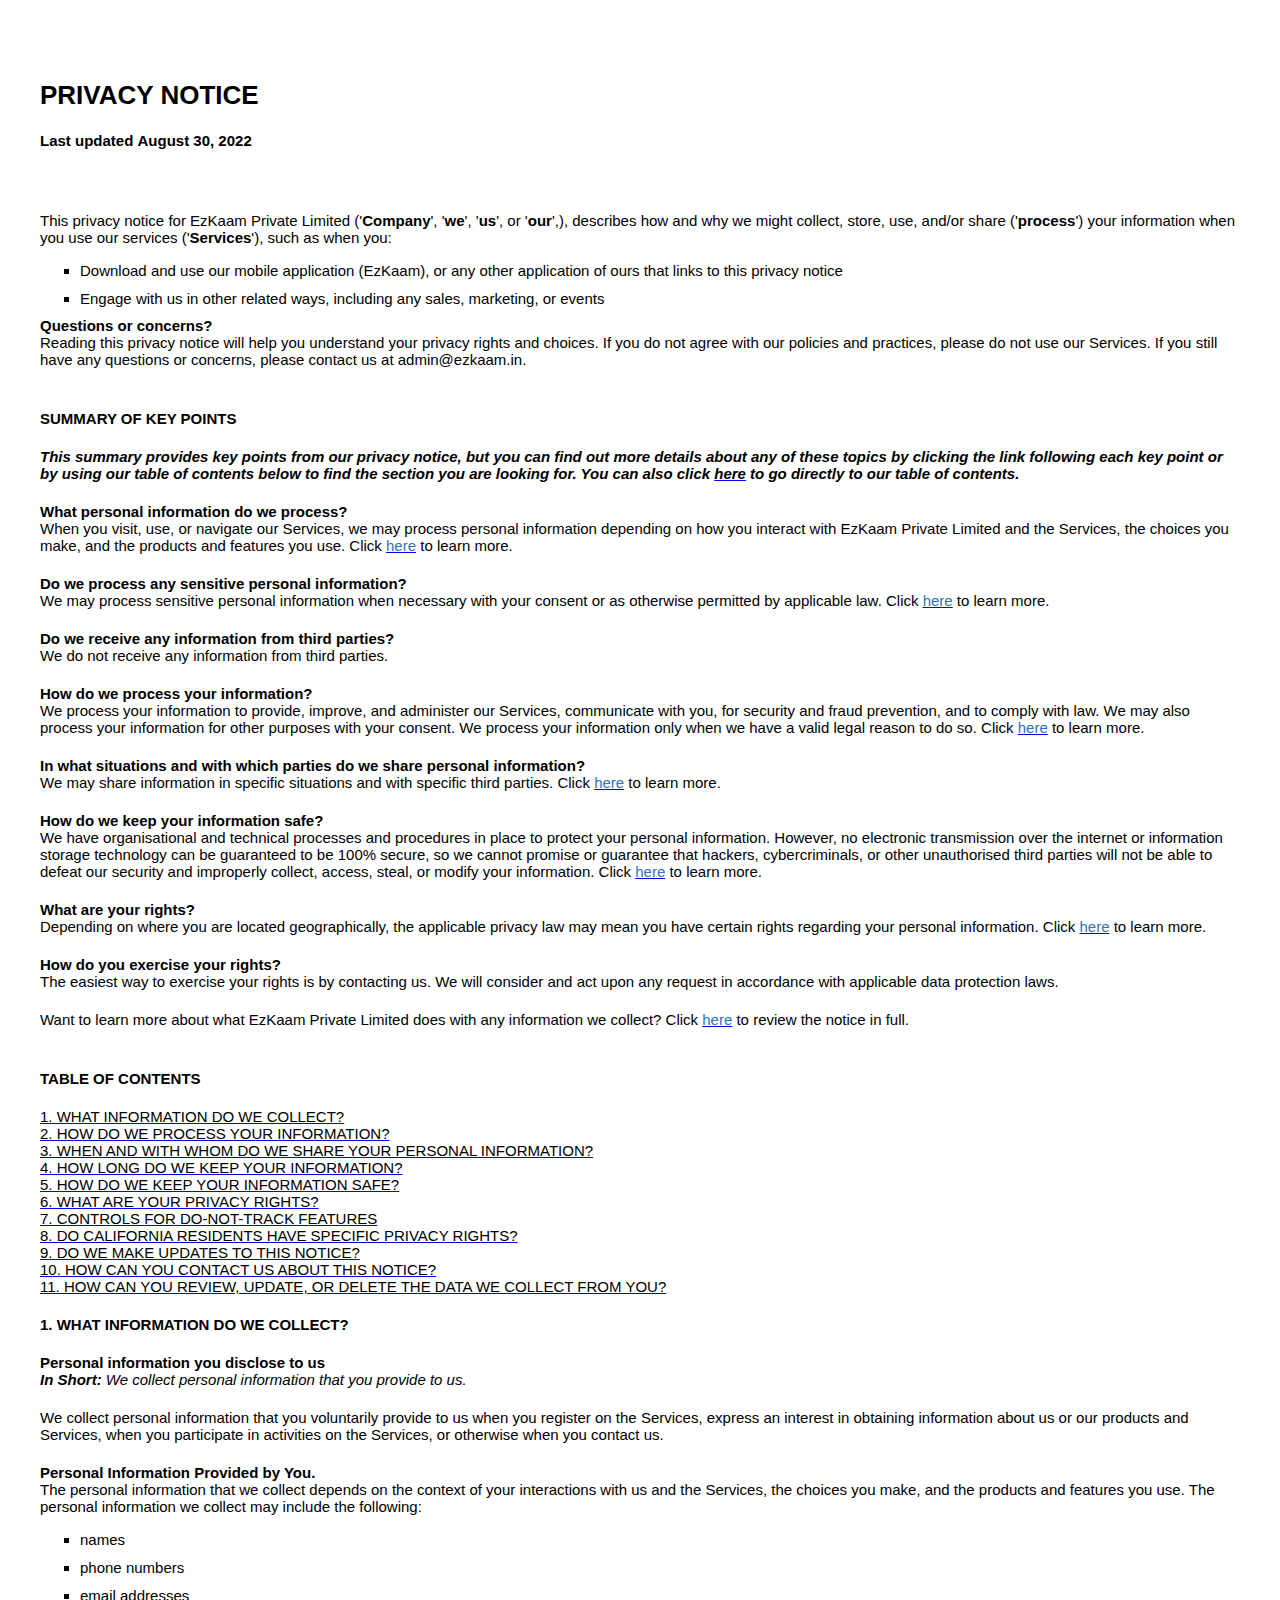
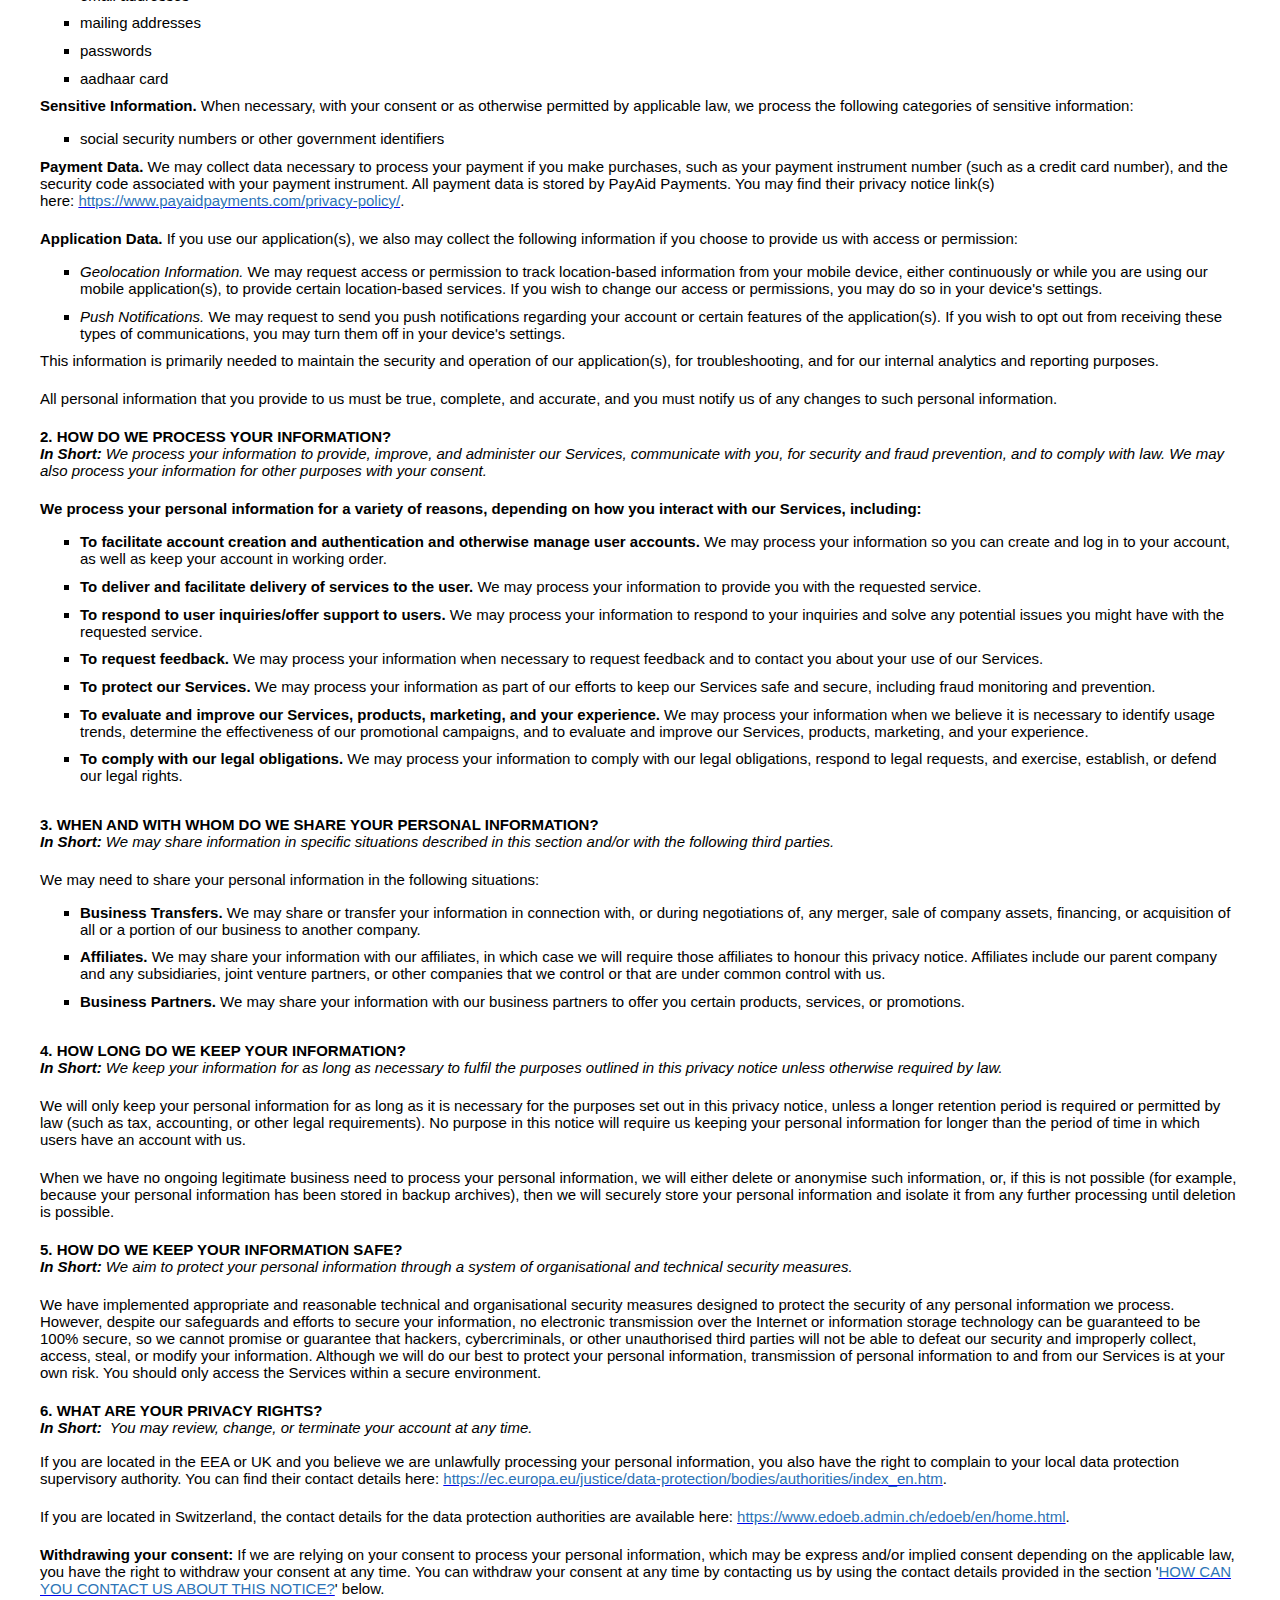
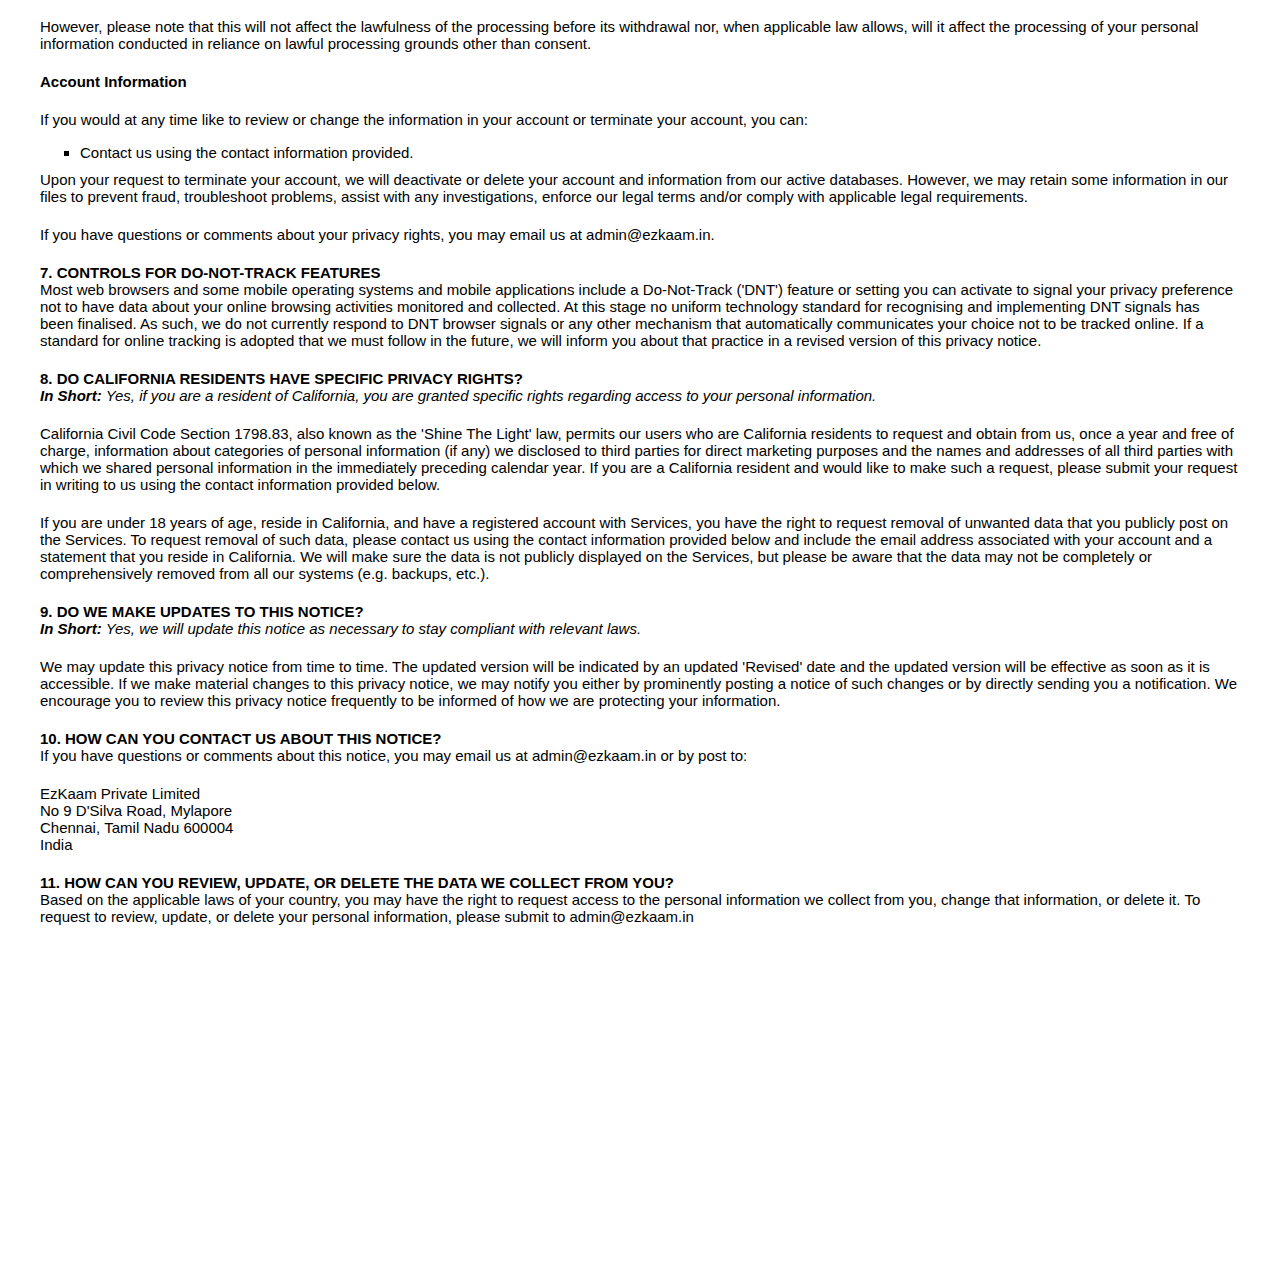
==== commit fe19332c: "Update policy.html" ====
--- a/policy.html
+++ b/policy.html
@@ -4,7 +4,16 @@
     <meta charset="UTF-8" />
     <meta http-equiv="X-UA-Compatible" content="IE=edge" />
     <meta name="viewport" content="width=device-width, initial-scale=1.0" />
-
+    <style>
+      body {
+        max-width: 1200px;
+        margin: auto;
+        padding-top: 5rem;
+        padding-bottom: 20rem;
+        padding-left: 2rem;
+        padding-right: 2rem;
+      }
+    </style>
     <title>Document</title>
   </head>
   <body>
@@ -276,8 +285,7 @@
           ></em
         ></strong
       ><span style="font-family: 'Arial', sans-serif"
-        ><a
-          href="file:///C%3A/Users/Balaji/Documents/GitHub/EZ-Velai-API/policy/policy.html#toc"
+        ><a href="policy.html#toc"
           ><strong
             ><em
               ><span
@@ -343,6 +351,7 @@
         font-size: 15px;
         font-family: 'Calibri', sans-serif;
       "
+      id="personalinfo"
     >
       <span style="font-size: 15px; font-family: 'Arial', sans-serif"
         >When you visit, use, or navigate our Services, we may process personal
@@ -350,8 +359,7 @@
         and the Services, the choices you make, and the products and features
         you use. Click&nbsp;</span
       ><span style="font-family: 'Arial', sans-serif; color: #2e75b6"
-        ><a
-          href="file:///C%3A/Users/Balaji/Documents/GitHub/EZ-Velai-API/policy/policy.html#personalinfo"
+        ><a href="policy.html#personalinfo"
           ><span style="font-size: 15px; color: #2e75b6; text-decoration: none"
             >here</span
           ></a
@@ -416,8 +424,7 @@
         >We may process sensitive personal information when necessary with your
         consent or as otherwise permitted by applicable law. Click&nbsp;</span
       ><span style="font-family: 'Arial', sans-serif; color: #2e75b6"
-        ><a
-          href="file:///C%3A/Users/Balaji/Documents/GitHub/EZ-Velai-API/policy/policy.html#sensitiveinfo"
+        ><a href="policy.html#sensitiveinfo"
           ><span style="font-size: 15px; color: #2e75b6; text-decoration: none"
             >here</span
           ></a
@@ -534,8 +541,7 @@
         purposes with your consent. We process your information only when we
         have a valid legal reason to do so. Click&nbsp;</span
       ><span style="font-family: 'Arial', sans-serif; color: #2e75b6"
-        ><a
-          href="file:///C%3A/Users/Balaji/Documents/GitHub/EZ-Velai-API/policy/policy.html#infouse"
+        ><a href="policy.html#infouse"
           ><span style="font-size: 15px; color: #2e75b6; text-decoration: none"
             >here</span
           ></a
@@ -601,8 +607,7 @@
         >We may share information in specific situations and with specific third
         parties. Click&nbsp;</span
       ><span style="font-family: 'Arial', sans-serif; color: #2e75b6"
-        ><a
-          href="file:///C%3A/Users/Balaji/Documents/GitHub/EZ-Velai-API/policy/policy.html#whoshare"
+        ><a href="policy.html#whoshare"
           ><span style="font-size: 15px; color: #2e75b6; text-decoration: none"
             >here</span
           ></a
@@ -670,8 +675,7 @@
         able to defeat our security and improperly collect, access, steal, or
         modify your information. Click&nbsp;</span
       ><span style="font-family: 'Arial', sans-serif; color: #2e75b6"
-        ><a
-          href="file:///C%3A/Users/Balaji/Documents/GitHub/EZ-Velai-API/policy/policy.html#infosafe"
+        ><a href="policy.html#infosafe"
           ><span style="font-size: 15px; color: #2e75b6; text-decoration: none"
             >here</span
           ></a
@@ -737,8 +741,7 @@
         privacy law may mean you have certain rights regarding your personal
         information. Click&nbsp;</span
       ><span style="font-family: 'Arial', sans-serif; color: #2e75b6"
-        ><a
-          href="file:///C%3A/Users/Balaji/Documents/GitHub/EZ-Velai-API/policy/policy.html#privacyrights"
+        ><a href="policy.html#privacyrights"
           ><span style="font-size: 15px; color: #2e75b6; text-decoration: none"
             >here</span
           ></a
@@ -800,19 +803,9 @@
       "
     >
       <span style="font-size: 15px; font-family: 'Arial', sans-serif"
-        >The easiest way to exercise your rights is by filling out our data
-        subject request form available&nbsp;</span
-      ><span style="font-family: 'Arial', sans-serif; color: #2e75b6"
-        ><a
-          href="https://app.termly.io/notify/88b127db-dbd0-452b-aae3-58b1738d5fd3"
-          target="_blank"
-          ><span style="font-size: 15px; color: #2e75b6; text-decoration: none"
-            >here</span
-          ></a
-        ></span
-      ><span style="font-size: 15px; font-family: 'Arial', sans-serif"
-        >, or by contacting us. We will consider and act upon any request in
-        accordance with applicable data protection laws.</span
+        >The easiest way to exercise your rights is by contacting us. We will
+        consider and act upon any request in accordance with applicable data
+        protection laws.</span
       >
     </p>
     <p
@@ -845,8 +838,7 @@
         >Want to learn more about what EzKaam Private Limited does with any
         information we collect? Click&nbsp;</span
       ><span style="font-family: 'Arial', sans-serif; color: #2e75b6"
-        ><a
-          href="file:///C%3A/Users/Balaji/Documents/GitHub/EZ-Velai-API/policy/policy.html#toc"
+        ><a href="policy.html#toc"
           ><span style="font-size: 15px; color: #2e75b6; text-decoration: none"
             >here</span
           ></a
@@ -893,6 +885,7 @@
       >
     </p>
     <p
+      id="toc"
       style="
         margin-top: 0cm;
         margin-right: 0cm;
@@ -936,8 +929,7 @@
       "
     >
       <span style="font-family: 'Arial', sans-serif"
-        ><a
-          href="file:///C%3A/Users/Balaji/Documents/GitHub/EZ-Velai-API/policy/policy.html#infocollect"
+        ><a href="policy.html#infocollect"
           ><span style="color: windowtext; text-decoration: none"
             >1. WHAT INFORMATION DO WE COLLECT?</span
           ></a
@@ -956,8 +948,7 @@
       "
     >
       <span style="font-family: 'Arial', sans-serif"
-        ><a
-          href="file:///C%3A/Users/Balaji/Documents/GitHub/EZ-Velai-API/policy/policy.html#infouse"
+        ><a href="policy.html#infouse"
           ><span style="color: windowtext; text-decoration: none"
             >2. HOW DO WE PROCESS YOUR INFORMATION?</span
           ></a
@@ -976,8 +967,7 @@
       "
     >
       <span style="font-family: 'Arial', sans-serif"
-        ><a
-          href="file:///C%3A/Users/Balaji/Documents/GitHub/EZ-Velai-API/policy/policy.html#whoshare"
+        ><a href="policy.html#whoshare"
           ><span style="color: windowtext; text-decoration: none"
             >3. WHEN AND WITH WHOM DO WE SHARE YOUR PERSONAL INFORMATION?</span
           ></a
@@ -996,8 +986,7 @@
       "
     >
       <span style="font-family: 'Arial', sans-serif"
-        ><a
-          href="file:///C%3A/Users/Balaji/Documents/GitHub/EZ-Velai-API/policy/policy.html#inforetain"
+        ><a href="policy.html#inforetain"
           ><span style="color: windowtext; text-decoration: none"
             >4. HOW LONG DO WE KEEP YOUR INFORMATION?</span
           ></a
@@ -1016,8 +1005,7 @@
       "
     >
       <span style="font-family: 'Arial', sans-serif"
-        ><a
-          href="file:///C%3A/Users/Balaji/Documents/GitHub/EZ-Velai-API/policy/policy.html#infosafe"
+        ><a href="policy.html#infosafe"
           ><span style="color: windowtext; text-decoration: none"
             >5. HOW DO WE KEEP YOUR INFORMATION SAFE?</span
           ></a
@@ -1036,8 +1024,7 @@
       "
     >
       <span style="font-family: 'Arial', sans-serif"
-        ><a
-          href="file:///C%3A/Users/Balaji/Documents/GitHub/EZ-Velai-API/policy/policy.html#privacyrights"
+        ><a href="policy.html#privacyrights"
           ><span style="color: windowtext; text-decoration: none"
             >6. WHAT ARE YOUR PRIVACY RIGHTS?</span
           ></a
@@ -1056,8 +1043,7 @@
       "
     >
       <span style="font-family: 'Arial', sans-serif"
-        ><a
-          href="file:///C%3A/Users/Balaji/Documents/GitHub/EZ-Velai-API/policy/policy.html#DNT"
+        ><a href="policy.html#DNT"
           ><span style="color: windowtext; text-decoration: none"
             >7. CONTROLS FOR DO-NOT-TRACK FEATURES</span
           ></a
@@ -1076,8 +1062,7 @@
       "
     >
       <span style="font-family: 'Arial', sans-serif"
-        ><a
-          href="file:///C%3A/Users/Balaji/Documents/GitHub/EZ-Velai-API/policy/policy.html#caresidents"
+        ><a href="policy.html#caresidents"
           ><span style="color: windowtext; text-decoration: none"
             >8. DO CALIFORNIA RESIDENTS HAVE SPECIFIC PRIVACY RIGHTS?</span
           ></a
@@ -1096,8 +1081,7 @@
       "
     >
       <span style="font-family: 'Arial', sans-serif"
-        ><a
-          href="file:///C%3A/Users/Balaji/Documents/GitHub/EZ-Velai-API/policy/policy.html#policyupdates"
+        ><a href="policy.html#policyupdates"
           ><span style="color: windowtext; text-decoration: none"
             >9. DO WE MAKE UPDATES TO THIS NOTICE?</span
           ></a
@@ -1116,8 +1100,7 @@
       "
     >
       <span style="font-family: 'Arial', sans-serif"
-        ><a
-          href="file:///C%3A/Users/Balaji/Documents/GitHub/EZ-Velai-API/policy/policy.html#contact"
+        ><a href="policy.html#contact"
           ><span style="color: windowtext; text-decoration: none"
             >10. HOW CAN YOU CONTACT US ABOUT THIS NOTICE?</span
           ></a
@@ -1136,8 +1119,7 @@
       "
     >
       <span style="font-family: 'Arial', sans-serif"
-        ><a
-          href="file:///C%3A/Users/Balaji/Documents/GitHub/EZ-Velai-API/policy/policy.html#request"
+        ><a href="policy.html#request"
           ><span style="color: windowtext; text-decoration: none"
             >11. HOW CAN YOU REVIEW, UPDATE, OR DELETE THE DATA WE COLLECT FROM
             YOU?</span
@@ -1161,6 +1143,7 @@
       >
     </p>
     <p
+      id="infocollect"
       style="
         margin-top: 0cm;
         margin-right: 0cm;
@@ -1410,6 +1393,7 @@
       </li>
     </ul>
     <p
+      id="sensitiveinfo"
       style="
         margin-top: 0cm;
         margin-right: 0cm;
@@ -1627,6 +1611,7 @@
       >
     </p>
     <p
+      id="infouse"
       style="
         margin-top: 0cm;
         margin-right: 0cm;
@@ -1868,6 +1853,7 @@
       >
     </p>
     <p
+      id="whoshare"
       style="
         margin-top: 0cm;
         margin-right: 0cm;
@@ -2022,6 +2008,7 @@
       >
     </p>
     <p
+      id="inforetain"
       style="
         margin-top: 0cm;
         margin-right: 0cm;
@@ -2149,6 +2136,7 @@
       >
     </p>
     <p
+      id="infosafe"
       style="
         margin-top: 0cm;
         margin-right: 0cm;
@@ -2246,6 +2234,7 @@
       >
     </p>
     <p
+      id="privacyrights"
       style="
         margin-top: 0cm;
         margin-right: 0cm;
@@ -2401,8 +2390,7 @@
         time. You can withdraw your consent at any time by contacting us by
         using the contact details provided in the section &apos;</span
       ><span style="font-family: 'Arial', sans-serif; color: #2e75b6"
-        ><a
-          href="file:///C%3A/Users/Balaji/Documents/GitHub/EZ-Velai-API/policy/policy.html#contact"
+        ><a href="policy.html#contact"
           ><span style="font-size: 15px; color: #2e75b6; text-decoration: none"
             >HOW CAN YOU CONTACT US ABOUT THIS NOTICE?</span
           ></a
@@ -2591,6 +2579,7 @@
       >
     </p>
     <p
+      id="DNT"
       style="
         margin-top: 0cm;
         margin-right: 0cm;
@@ -2648,6 +2637,7 @@
       >
     </p>
     <p
+      id="caresidents"
       style="
         margin-top: 0cm;
         margin-right: 0cm;
@@ -2781,6 +2771,7 @@
       >
     </p>
     <p
+      id="policyupdates"
       style="
         margin-top: 0cm;
         margin-right: 0cm;
@@ -2874,6 +2865,7 @@
       >
     </p>
     <p
+      id="contact"
       style="
         margin-top: 0cm;
         margin-right: 0cm;
@@ -2997,6 +2989,7 @@
       >
     </p>
     <p
+      id="request"
       style="
         margin-top: 0cm;
         margin-right: 0cm;
